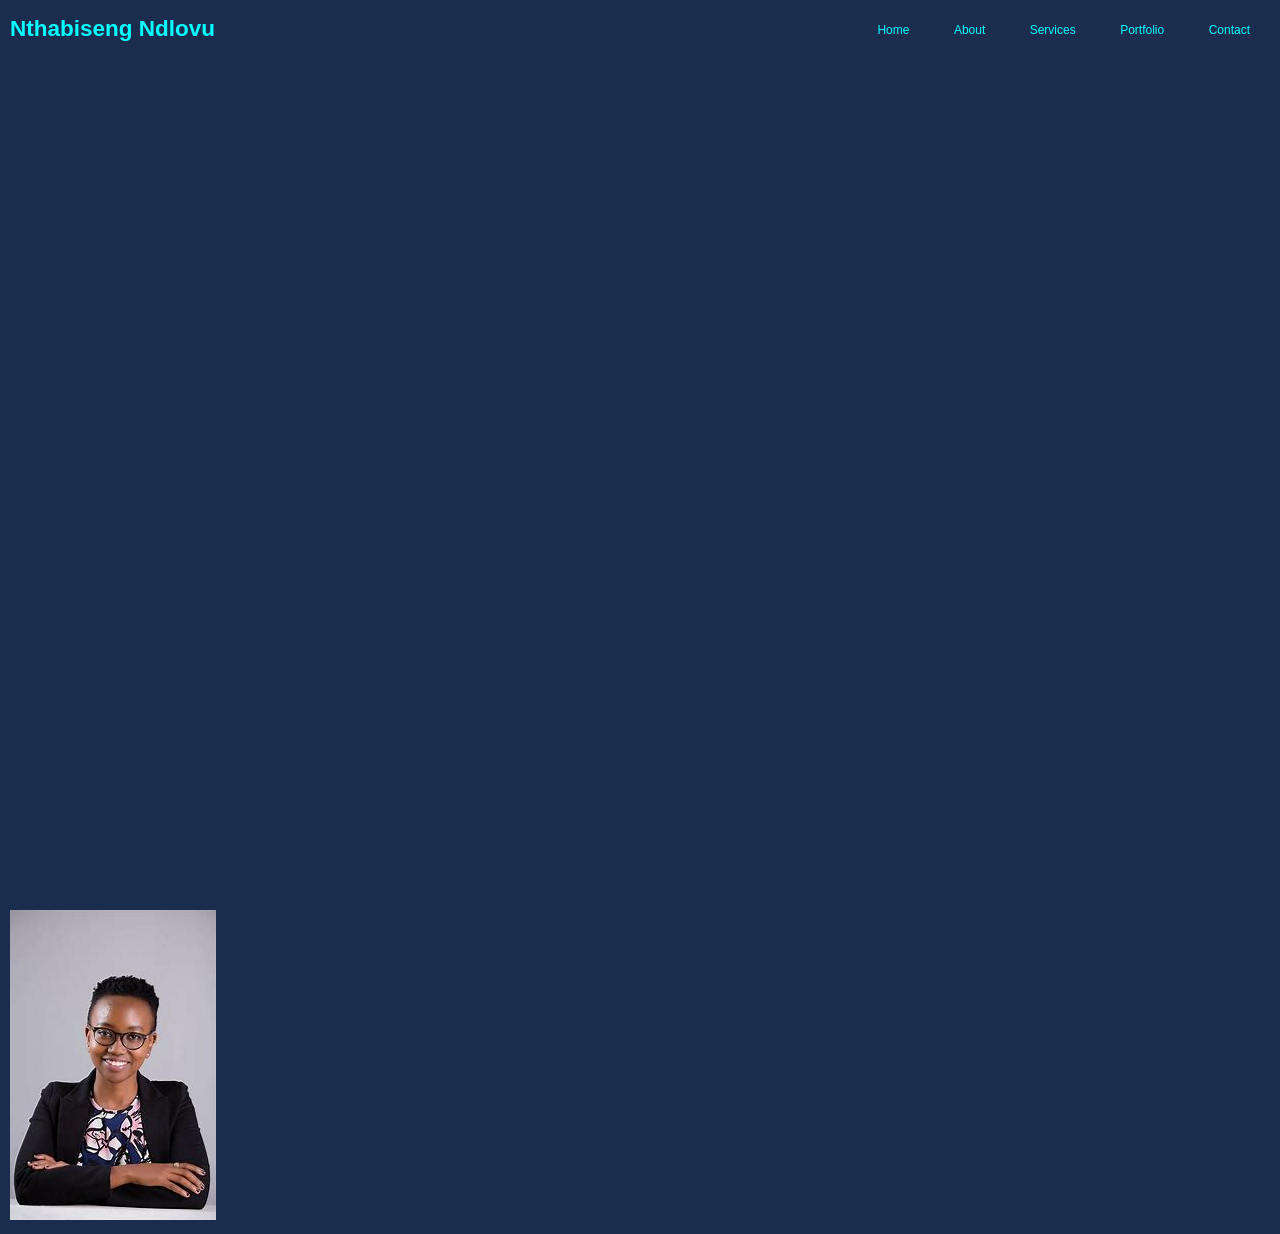
==== myself.html @ f096d30c "header header" ====
<!DOCTYPE html>
<html lang="en">
<head>
    <meta charset="UTF-8">
    <meta name="viewport" content="width=device-width, initial-scale=1.0">
    <title>Nthabiseng Portfolio</title>
    <link rel="stylesheet" href="styles.css">
</head>
<body>
<div id="header">
    <div class="container">
        <nav>
            <div class="logo-text">
                <h1>Nthabiseng Ndlovu</h1>
            </div>
            
            <ul>
                <li><a href="#">Home</a></li>
                <li><a href="#">About</a></li>
                <li><a href="#">Services</a></li>
                <li><a href="#">Portfolio</a></li>
                <li><a href="#">Contact</a></li>
            </ul>
        </nav>
      <!--  <div class="header-text">
            <h1>Nthabiseng Charity Ndlovu</h1>
            <p2>Aspring Software Developer</p2>
            
        </div>-->
        
    </div>
</div>

<!--------ABOUT SECTION------>

<div id="about">
     <div class="container">
        <div class="row">
            <div class="about-column-1">
                <img src="images/alicia.jpg">
            </div>

        </div>

     </div>
</div>
    
</body>
</html>
---- styles.css ----
*{
  margin: 0;
  padding: 0;
  font-family: sans-serif;
  box-sizing: border-box;
}
body{
    background: rgb(27, 45, 78);
    color: white;

}
#header{
    width: 100%;
    height: 100vh;
}
.container{
    padding: 10px;
}
nav{
    display: flex;
    align-items: center;
    justify-content: space-between;
    flex-wrap: wrap;
} 
.logo-text{
     margin-top: 0%;
     font-size: 15px;
     color: aqua;
    
}
nav ul li{
    display: inline-block;
    list-style: none;
    margin: 10px 20px;
}
nav ul li a{
    color: aqua;
    text-decoration: none;
    font-size: 12px;
    position: relative;
}
nav ul li a::after{
    content: '';
    width: 0;
    height: 3px;
    background: aqua;
    position: absolute;
    left: 0;
    bottom: -6px;
}
nav ul li a:hover::after{
    width: 100%;

}
.header-text{
    margin-top: 10%;
    font-size: 20px;
    text-align: center;
}
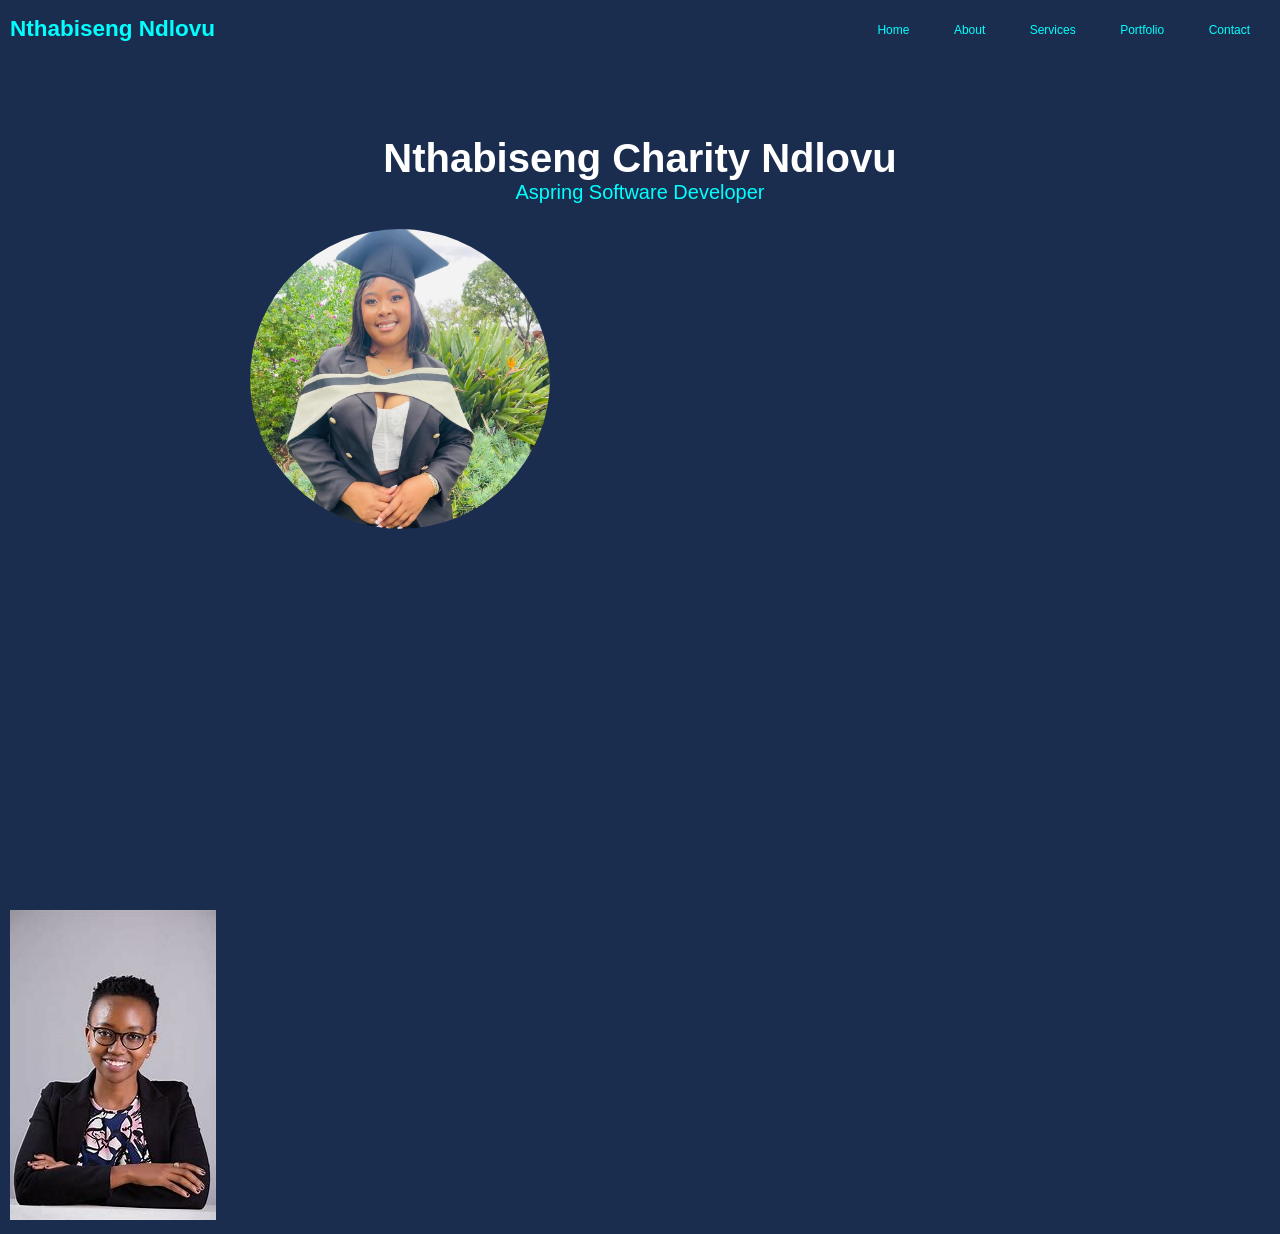
==== commit 318fc61f: "center-image" ====
--- a/myself.html
+++ b/myself.html
@@ -22,16 +22,19 @@
                 <li><a href="#">Contact</a></li>
             </ul>
         </nav>
-      <!--  <div class="header-text">
+        <div class="header-text">
             <h1>Nthabiseng Charity Ndlovu</h1>
             <p2>Aspring Software Developer</p2>
             
-        </div>-->
+        </div>
+        
+            <img src="images/grad.jpg" class="myImage" >
+
         
     </div>
 </div>
 
-<!--------ABOUT SECTION------>
+<!--------ABOUT SECTION-------->
 
 <div id="about">
      <div class="container">
@@ -43,7 +46,7 @@
         </div>
 
      </div>
-</div>
+</div> 
     
 </body>
 </html>
--- a/styles.css
+++ b/styles.css
@@ -53,7 +53,22 @@
 
 }
 .header-text{
-    margin-top: 10%;
+    margin-top: 7%;
     font-size: 20px;
     text-align: center;
 }
+.header-text p2{
+    margin-top: 10%;
+    font-size: 20px;
+    color: aqua; 
+}
+.myImage{
+    margin-top: 2%;
+    height: 300px;
+    width: 300px;
+    border-radius: 50%;
+    object-fit: cover;
+    position: relative;
+    display: block;
+    transform: translateX(80%);
+}
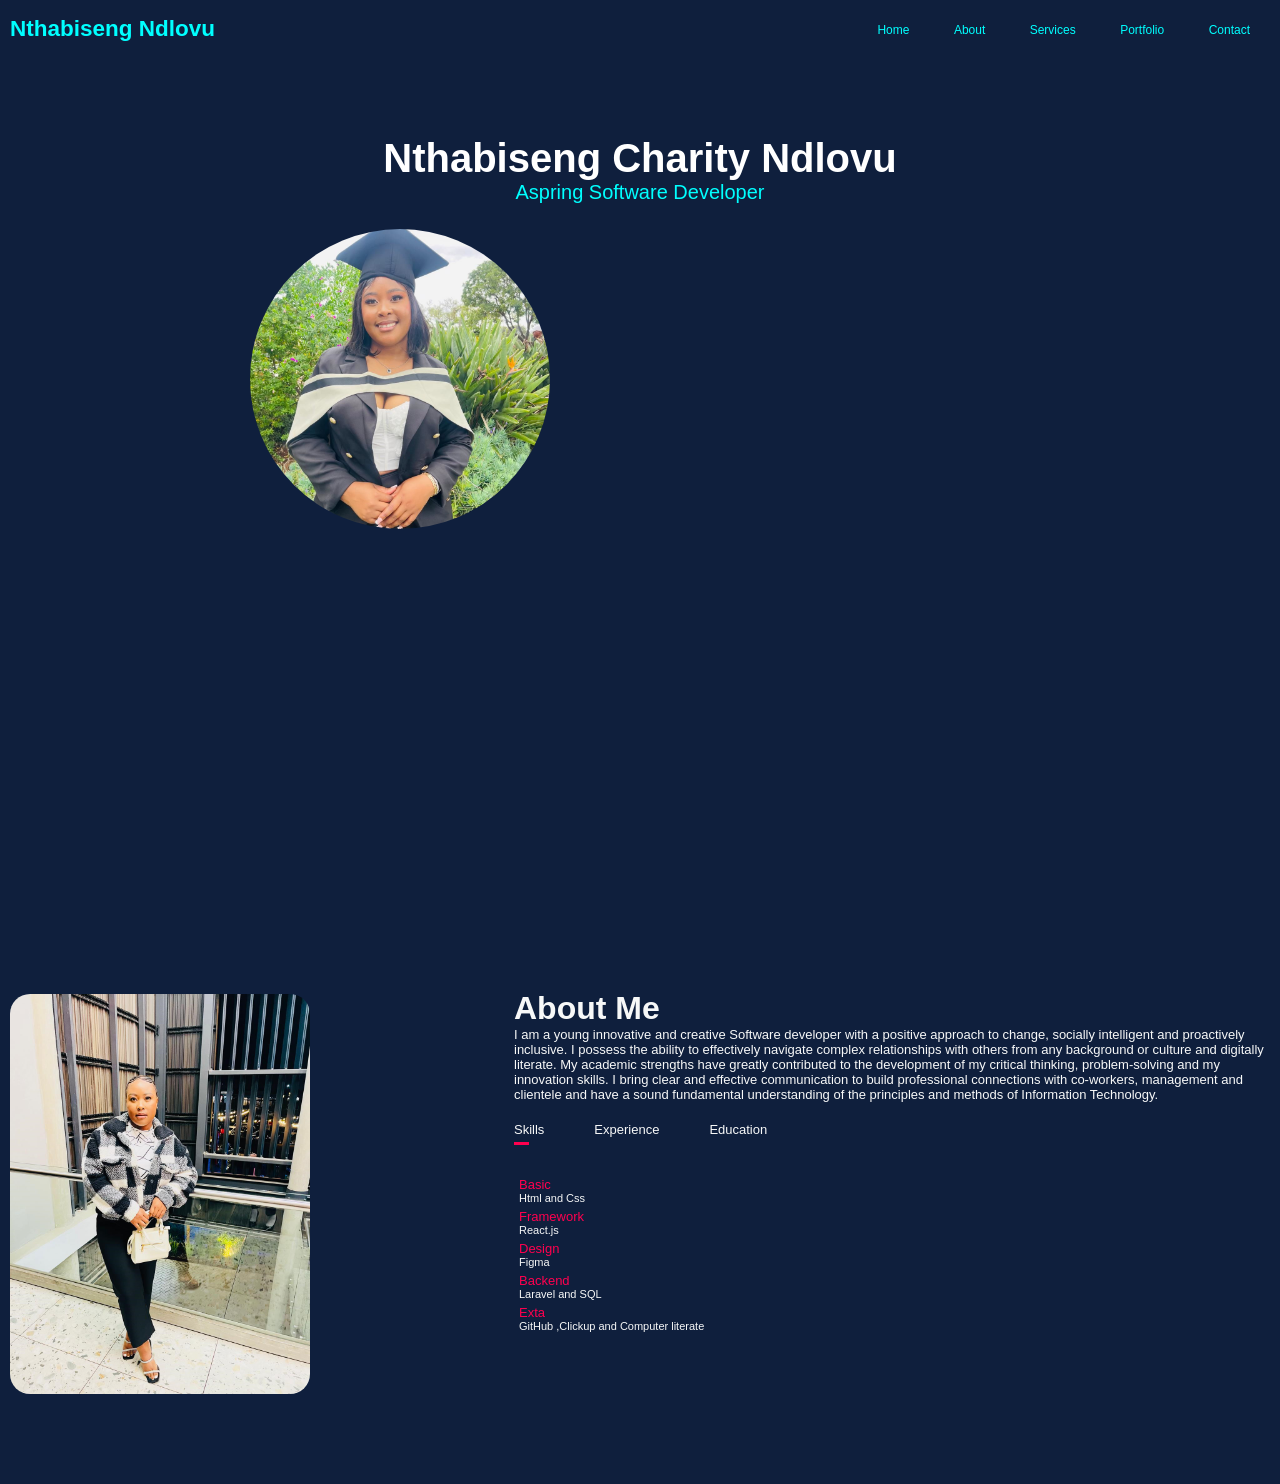
==== commit 36389501: "About me page" ====
--- a/myself.html
+++ b/myself.html
@@ -40,7 +40,50 @@
      <div class="container">
         <div class="row">
             <div class="about-column-1">
-                <img src="images/alicia.jpg">
+                 <img src="images/mine.jpg" class="about-me-image">
+            </div>
+           
+            <div class="about-column-2">
+                <h1>About Me</h1>
+                <p> I am a young innovative and creative Software developer with a positive approach to change, socially
+                  intelligent and proactively inclusive. I possess the ability to effectively navigate complex
+                  relationships with others from any background or culture and digitally literate. My academic
+                  strengths have greatly contributed to the development of my critical thinking, problem-solving and
+                  my innovation skills. I bring clear and effective communication to build professional connections
+                  with co-workers, management and clientele and have a sound fundamental understanding of the
+                  principles and methods of Information Technology.</p>
+
+                  <div class="tab-titles">
+                    <p class="tab-links active-link" onclick="opentab('Skills')">Skills</p>
+                    <p class="tab-links" onclick="opentab('Experience')">Experience</p>
+                    <p class="tab-links" onclick="opentab('Education')">Education</p>
+                  </div>
+
+                 <div class="tab-contents active-tab" id="Skills">
+                    <ul>
+                        <li><span>Basic</span><br>Html and Css</li>
+                        <li><span>Framework</span><br>React.js</li>
+                        <li><span>Design</span><br>Figma</li>
+                        <li><span>Backend</span><br>Laravel and SQL</li>
+                        <li><span>Exta</span><br>GitHub ,Clickup and Computer literate</li>
+                    </ul>
+                 </div>
+
+                  <div class="tab-contents" id="Education">
+                    <ul>
+                        <li><span>Web Development</span><br>Websites Development</li>
+                        <li><span>App Development</span><br>Building Android/iOS Applications</li>
+                        <li><span>UI/UX</span><br>Designing Web/App interfaces</li>
+                        
+                    </ul>
+                 </div>
+
+                  <div class="tab-contents" id="Education">
+                    <ul>
+                        <li><span>2017</span><br>Nhlalakahle Secondary School <br>Matric</li>
+                        <li><span>2025</span><br>Tshwane University of Technology <br>Nationa Diploma in Information Technology</li>  
+                    </ul>
+                 </div>
             </div>
 
         </div>
--- a/styles.css
+++ b/styles.css
@@ -5,7 +5,7 @@
   box-sizing: border-box;
 }
 body{
-    background: rgb(27, 45, 78);
+    background: rgb(15, 31, 61);
     color: white;
 
 }
@@ -71,4 +71,83 @@
     position: relative;
     display: block;
     transform: translateX(80%);
-}+}
+
+#about{
+    padding: 80px 0;
+    color: rgb(247, 248, 248);
+    
+}
+
+.about-me-image{
+    width: 300px;
+    height: 300;
+    float: left;
+    margin-top: 1%;
+}
+
+.row{
+    display: flex;
+    justify-content: space-between;
+    flex-wrap: wrap;
+}
+
+.about-column-1{
+    flex-basis: 35%;
+}
+
+.about-column-1 img{
+    border-radius: 20px;
+}
+.about-column-2{
+    flex-basis: 60%; 
+}
+.about-column-2 p{
+    font-family: sans-serif;
+    font-size:13px;
+}
+.sub-titles{
+    font-size: 60px;
+    font-weight: 600;
+    color: aliceblue;
+}
+.tab-titles{
+    display: flex;
+    margin: 20px 0 40px; 
+}
+.tab-links{
+    margin-right: 50px;
+    font-size: 10px;
+    font-weight: 500;
+    cursor: pointer;
+    position: relative;
+}
+.tab-links::after{
+    content: '';
+    width: 0;
+    height: 3px;
+    background: #ff004f;
+    position: absolute;
+    left: 0;
+    bottom: -8px;
+    transition: 0.5s;
+
+}
+.tab-links.active-link::after{
+    width: 50%;
+}
+.tab-contents ul li{
+    list-style: none;
+    margin: 5px ;
+    font-size: 11px;
+}
+.tab-contents ul li span{
+    color: #ff004f;
+    font-size: 13px;
+}
+.tab-contents{
+    display: none;
+}
+.tab-contents.active-tab{
+    display: block;
+}
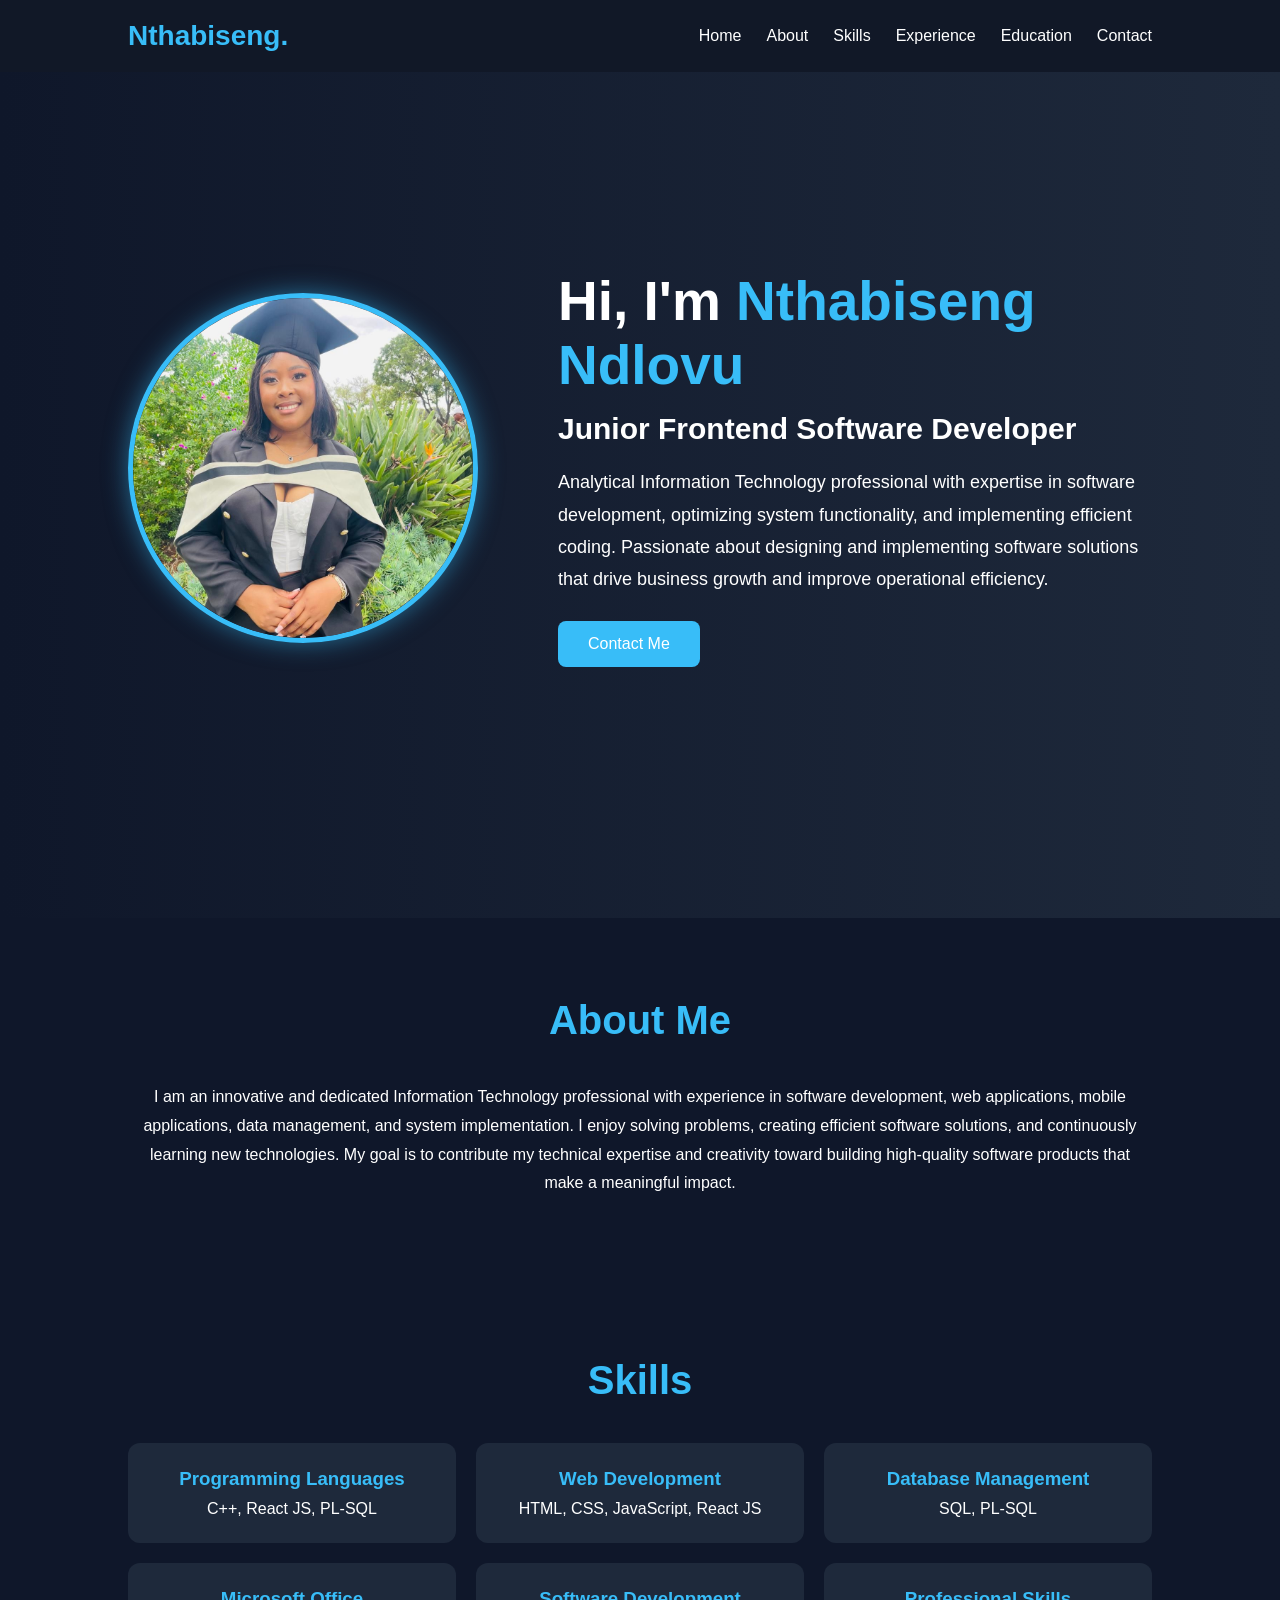
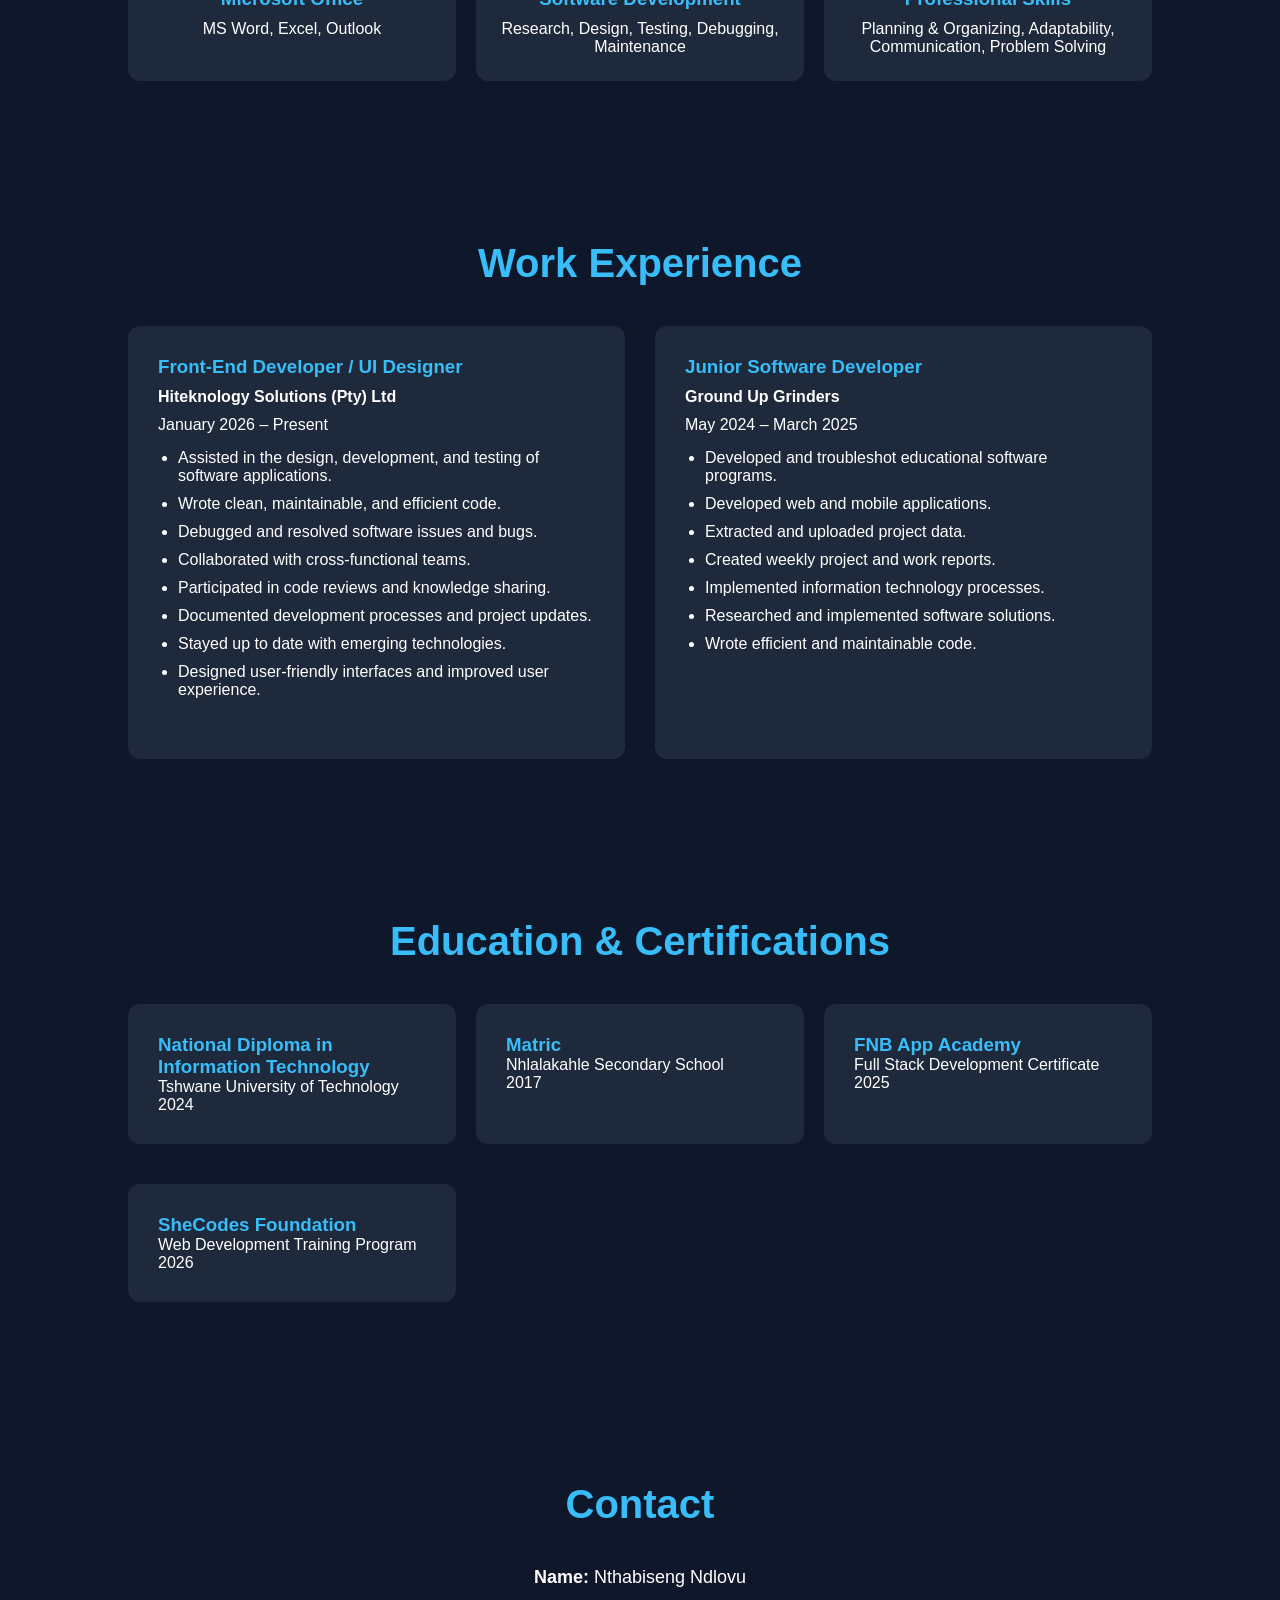
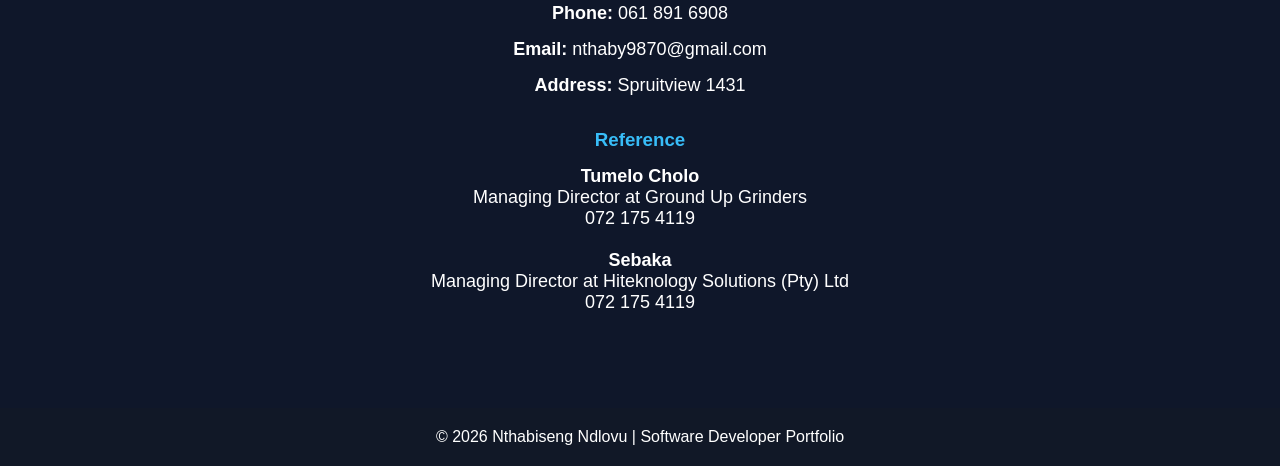
==== commit 76529506: "Update myself.html update 1" ====
--- a/myself.html
+++ b/myself.html
@@ -1,95 +1,528 @@
-<!DOCTYPE html>
+```html
+<!doctype html>
 <html lang="en">
-<head>
-    <meta charset="UTF-8">
-    <meta name="viewport" content="width=device-width, initial-scale=1.0">
-    <title>Nthabiseng Portfolio</title>
-    <link rel="stylesheet" href="styles.css">
-</head>
-<body>
-<div id="header">
-    <div class="container">
-        <nav>
-            <div class="logo-text">
-                <h1>Nthabiseng Ndlovu</h1>
-            </div>
-            
+  <head>
+    <meta charset="UTF-8" />
+    <meta name="viewport" content="width=device-width, initial-scale=1.0" />
+    <title>Nthabiseng Ndlovu | Portfolio</title>
+
+    <style>
+      * {
+        margin: 0;
+        padding: 0;
+        box-sizing: border-box;
+        font-family: "Segoe UI", sans-serif;
+        scroll-behavior: smooth;
+      }
+
+      body {
+        background: #0f172a;
+        color: #fff;
+      }
+
+      /* Navigation */
+
+      header {
+        position: fixed;
+        width: 100%;
+        top: 0;
+        background: #111827;
+        z-index: 1000;
+      }
+
+      nav {
+        display: flex;
+        justify-content: space-between;
+        align-items: center;
+        padding: 20px 10%;
+      }
+
+      .logo {
+        font-size: 28px;
+        font-weight: bold;
+        color: #38bdf8;
+      }
+
+      nav ul {
+        display: flex;
+        list-style: none;
+      }
+
+      nav ul li {
+        margin-left: 25px;
+      }
+
+      nav ul li a {
+        text-decoration: none;
+        color: white;
+        transition: 0.3s;
+      }
+
+      nav ul li a:hover {
+        color: #38bdf8;
+      }
+
+      /* Hero Section */
+
+
+#home{
+    min-height:100vh;
+    display:flex;
+    justify-content:center;
+    align-items:center;
+    gap:80px;
+    padding:120px 10%;
+    background:linear-gradient(to right,#0f172a,#1e293b);
+}
+
+.hero-image img{
+    width:350px;
+    height:350px;
+    object-fit:cover;
+    border-radius:50%;
+    border:5px solid #38bdf8;
+    box-shadow:0 0 25px rgba(56,189,248,0.5);
+}
+
+.hero-content{
+    max-width:650px;
+}
+
+.hero-content h1{
+    font-size:55px;
+    margin-bottom:15px;
+}
+
+.hero-content h1 span{
+    color:#38bdf8;
+}
+
+.hero-content h3{
+    font-size:30px;
+    margin-bottom:20px;
+}
+
+.hero-content p{
+    font-size:18px;
+    line-height:1.8;
+}
+
+.btn{
+    display:inline-block;
+    margin-top:25px;
+    padding:14px 30px;
+    background:#38bdf8;
+    color:white;
+    text-decoration:none;
+    border-radius:8px;
+    transition:0.3s;
+}
+
+.btn:hover{
+    background:#0284c7;
+}
+
+/* Mobile */
+
+@media(max-width:768px){
+
+    #home{
+        flex-direction:column;
+        text-align:center;
+        gap:30px;
+    }
+
+    .hero-image img{
+        width:250px;
+        height:250px;
+    }
+
+    .hero-content h1{
+        font-size:38px;
+    }
+
+    .hero-content h3{
+        font-size:24px;
+    }
+}
+
+
+      /* Sections */
+
+      section {
+        padding: 80px 10%;
+      }
+
+      .section-title {
+        text-align: center;
+        font-size: 40px;
+        margin-bottom: 40px;
+        color: #38bdf8;
+      }
+
+      /* About */
+
+      .about {
+        text-align: center;
+        line-height: 1.8;
+        max-width: 1000px;
+        margin: auto;
+      }
+
+      /* Skills */
+
+      .skills-container {
+        display: grid;
+        grid-template-columns: repeat(auto-fit, minmax(250px, 1fr));
+        gap: 20px;
+      }
+
+      .skill-card {
+        background: #1e293b;
+        padding: 25px;
+        border-radius: 12px;
+        text-align: center;
+        transition: 0.3s;
+      }
+
+      .skill-card:hover {
+        transform: translateY(-5px);
+      }
+
+      .skill-card h3 {
+        color: #38bdf8;
+        margin-bottom: 10px;
+      }
+
+      /* Experience */
+
+      .card {
+        background: #1e293b;
+        padding: 30px;
+        border-radius: 12px;
+        margin-bottom: 20px;
+      }
+
+      .card h3 {
+        color: #38bdf8;
+      }
+
+      .card h4 {
+        margin: 10px 0;
+      }
+
+      .card ul {
+        margin-top: 15px;
+        padding-left: 20px;
+      }
+
+      .card ul li {
+        margin-bottom: 10px;
+      }
+
+.experience-container{
+    display:grid;
+    grid-template-columns:repeat(2, 1fr);
+    gap:30px;
+    margin-top:40px;
+}
+
+.experience-container .card{
+    height:100%;
+}
+
+/* Mobile Responsive */
+
+@media(max-width:768px){
+
+    .experience-container{
+        grid-template-columns:1fr;
+    }
+
+}
+
+      /* Education */
+
+      .education-grid {
+        display: grid;
+        grid-template-columns: repeat(auto-fit, minmax(300px, 1fr));
+        gap: 20px;
+      }
+
+      /* Contact */
+
+      .contact {
+        text-align: center;
+      }
+
+      .contact p {
+        margin: 15px 0;
+        font-size: 18px;
+      }
+
+      /* Footer */
+
+      footer {
+        text-align: center;
+        padding: 20px;
+        background: #111827;
+      }
+
+      /* Mobile */
+
+      @media (max-width: 768px) {
+        nav {
+          flex-direction: column;
+        }
+
+        nav ul {
+          margin-top: 15px;
+          flex-wrap: wrap;
+          justify-content: center;
+        }
+
+        .hero-content h1 {
+          font-size: 40px;
+        }
+
+        .hero-content h3 {
+          font-size: 22px;
+        }
+      }
+    </style>
+  </head>
+
+  <body>
+    <header>
+      <nav>
+        <div class="logo">Nthabiseng.</div>
+
+        <ul>
+          <li><a href="#home">Home</a></li>
+          <li><a href="#about">About</a></li>
+          <li><a href="#skills">Skills</a></li>
+          <li><a href="#experience">Experience</a></li>
+          <li><a href="#education">Education</a></li>
+          <li><a href="#contact">Contact</a></li>
+        </ul>
+      </nav>
+    </header>
+
+    <!-- HOME -->
+
+   
+<section id="home">
+
+    <div class="hero-image">
+        <img src="images/grad.jpg" alt="Nthabiseng Ndlovu">
+    </div>
+
+    <div class="hero-content">
+
+        <h1>Hi, I'm <span>Nthabiseng Ndlovu</span></h1>
+
+        <h3>Junior Frontend Software Developer</h3>
+
+        <p>
+            Analytical Information Technology professional with expertise in
+            software development, optimizing system functionality, and
+            implementing efficient coding. Passionate about designing and
+            implementing software solutions that drive business growth and
+            improve operational efficiency.
+        </p>
+
+        <a href="#contact" class="btn">Contact Me</a>
+
+    </div>
+
+</section>
+
+
+    <!-- ABOUT -->
+
+    <section id="about">
+      <h2 class="section-title">About Me</h2>
+
+      <div class="about">
+        <p>
+          I am an innovative and dedicated Information Technology professional
+          with experience in software development, web applications, mobile
+          applications, data management, and system implementation. I enjoy
+          solving problems, creating efficient software solutions, and
+          continuously learning new technologies. My goal is to contribute my
+          technical expertise and creativity toward building high-quality
+          software products that make a meaningful impact.
+        </p>
+      </div>
+    </section>
+
+    <!-- SKILLS -->
+
+<section id="skills">
+
+    <h2 class="section-title">Skills</h2>
+
+    <div class="skills-container">
+
+        <div class="skill-card">
+            <h3>Programming Languages</h3>
+            <p>C++, React JS, PL-SQL</p>
+        </div>
+
+        <div class="skill-card">
+            <h3>Web Development</h3>
+            <p>HTML, CSS, JavaScript, React JS</p>
+        </div>
+
+        <div class="skill-card">
+            <h3>Database Management</h3>
+            <p>SQL, PL-SQL</p>
+        </div>
+
+        <div class="skill-card">
+            <h3>Microsoft Office</h3>
+            <p>MS Word, Excel, Outlook</p>
+        </div>
+
+        <div class="skill-card">
+            <h3>Software Development</h3>
+            <p>Research, Design, Testing, Debugging, Maintenance</p>
+        </div>
+
+        <div class="skill-card">
+            <h3>Professional Skills</h3>
+            <p>Planning & Organizing, Adaptability, Communication, Problem Solving</p>
+        </div>
+
+    </div>
+
+</section>
+
+
+    <!-- EXPERIENCE -->
+
+<section id="experience">
+
+    <h2 class="section-title">Work Experience</h2>
+
+    <div class="experience-container">
+
+        <!-- Experience 1 -->
+        <div class="card">
+
+            <h3>Front-End Developer / UI Designer</h3>
+            <h4>Hiteknology Solutions (Pty) Ltd</h4>
+            <p>January 2026 – Present</p>
+
             <ul>
-                <li><a href="#">Home</a></li>
-                <li><a href="#">About</a></li>
-                <li><a href="#">Services</a></li>
-                <li><a href="#">Portfolio</a></li>
-                <li><a href="#">Contact</a></li>
+                <li>Assisted in the design, development, and testing of software applications.</li>
+                <li>Wrote clean, maintainable, and efficient code.</li>
+                <li>Debugged and resolved software issues and bugs.</li>
+                <li>Collaborated with cross-functional teams.</li>
+                <li>Participated in code reviews and knowledge sharing.</li>
+                <li>Documented development processes and project updates.</li>
+                <li>Stayed up to date with emerging technologies.</li>
+                <li>Designed user-friendly interfaces and improved user experience.</li>
             </ul>
-        </nav>
-        <div class="header-text">
-            <h1>Nthabiseng Charity Ndlovu</h1>
-            <p2>Aspring Software Developer</p2>
-            
-        </div>
-        
-            <img src="images/grad.jpg" class="myImage" >
-
-        
+
+        </div>
+
+        <!-- Experience 2 -->
+        <div class="card">
+
+            <h3>Junior Software Developer</h3>
+            <h4>Ground Up Grinders</h4>
+            <p>May 2024 – March 2025</p>
+
+            <ul>
+                <li>Developed and troubleshot educational software programs.</li>
+                <li>Developed web and mobile applications.</li>
+                <li>Extracted and uploaded project data.</li>
+                <li>Created weekly project and work reports.</li>
+                <li>Implemented information technology processes.</li>
+                <li>Researched and implemented software solutions.</li>
+                <li>Wrote efficient and maintainable code.</li>
+            </ul>
+
+        </div>
+
     </div>
-</div>
-
-<!--------ABOUT SECTION-------->
-
-<div id="about">
-     <div class="container">
-        <div class="row">
-            <div class="about-column-1">
-                 <img src="images/mine.jpg" class="about-me-image">
-            </div>
-           
-            <div class="about-column-2">
-                <h1>About Me</h1>
-                <p> I am a young innovative and creative Software developer with a positive approach to change, socially
-                  intelligent and proactively inclusive. I possess the ability to effectively navigate complex
-                  relationships with others from any background or culture and digitally literate. My academic
-                  strengths have greatly contributed to the development of my critical thinking, problem-solving and
-                  my innovation skills. I bring clear and effective communication to build professional connections
-                  with co-workers, management and clientele and have a sound fundamental understanding of the
-                  principles and methods of Information Technology.</p>
-
-                  <div class="tab-titles">
-                    <p class="tab-links active-link" onclick="opentab('Skills')">Skills</p>
-                    <p class="tab-links" onclick="opentab('Experience')">Experience</p>
-                    <p class="tab-links" onclick="opentab('Education')">Education</p>
-                  </div>
-
-                 <div class="tab-contents active-tab" id="Skills">
-                    <ul>
-                        <li><span>Basic</span><br>Html and Css</li>
-                        <li><span>Framework</span><br>React.js</li>
-                        <li><span>Design</span><br>Figma</li>
-                        <li><span>Backend</span><br>Laravel and SQL</li>
-                        <li><span>Exta</span><br>GitHub ,Clickup and Computer literate</li>
-                    </ul>
-                 </div>
-
-                  <div class="tab-contents" id="Education">
-                    <ul>
-                        <li><span>Web Development</span><br>Websites Development</li>
-                        <li><span>App Development</span><br>Building Android/iOS Applications</li>
-                        <li><span>UI/UX</span><br>Designing Web/App interfaces</li>
-                        
-                    </ul>
-                 </div>
-
-                  <div class="tab-contents" id="Education">
-                    <ul>
-                        <li><span>2017</span><br>Nhlalakahle Secondary School <br>Matric</li>
-                        <li><span>2025</span><br>Tshwane University of Technology <br>Nationa Diploma in Information Technology</li>  
-                    </ul>
-                 </div>
-            </div>
-
-        </div>
-
-     </div>
-</div> 
-    
-</body>
+
+</section>
+
+    <!-- EDUCATION -->
+
+<section id="education">
+
+    <h2 class="section-title">Education & Certifications</h2>
+
+    <div class="education-grid">
+
+        <div class="card">
+            <h3>National Diploma in Information Technology</h3>
+            <p>Tshwane University of Technology</p>
+            <p>2024</p>
+        </div>
+
+        <div class="card">
+            <h3>Matric</h3>
+            <p>Nhlalakahle Secondary School</p>
+            <p>2017</p>
+        </div>
+
+        <div class="card">
+            <h3>FNB App Academy</h3>
+            <p>Full Stack Development Certificate</p>
+            <p>2025</p>
+        </div>
+
+        <div class="card">
+            <h3>SheCodes Foundation</h3>
+            <p>Web Development Training Program</p>
+            <p>2026</p>
+        </div>
+
+    </div>
+
+</section>
+
+    <!-- CONTACT -->
+
+    <section id="contact">
+      <h2 class="section-title">Contact</h2>
+
+      <div class="contact">
+        <p><strong>Name:</strong> Nthabiseng Ndlovu</p>
+
+        <p><strong>Phone:</strong> 061 891 6908</p>
+
+        <p><strong>Email:</strong> nthaby9870@gmail.com</p>
+
+        <p><strong>Address:</strong> Spruitview 1431</p>
+
+        <br />
+
+        <h3 style="color: #38bdf8">Reference</h3>
+
+        <p>
+          <strong>Tumelo Cholo</strong><br />
+          Managing Director at Ground Up Grinders<br />
+          072 175 4119
+          <br />
+          <br />
+
+          <strong>Sebaka</strong><br />
+          Managing Director at Hiteknology Solutions (Pty) Ltd<br />
+          072 175 4119
+
+
+        </p>
+      </div>
+    </section>
+
+    <footer>
+      <p>© 2026 Nthabiseng Ndlovu | Software Developer Portfolio</p>
+    </footer>
+  </body>
 </html>
+
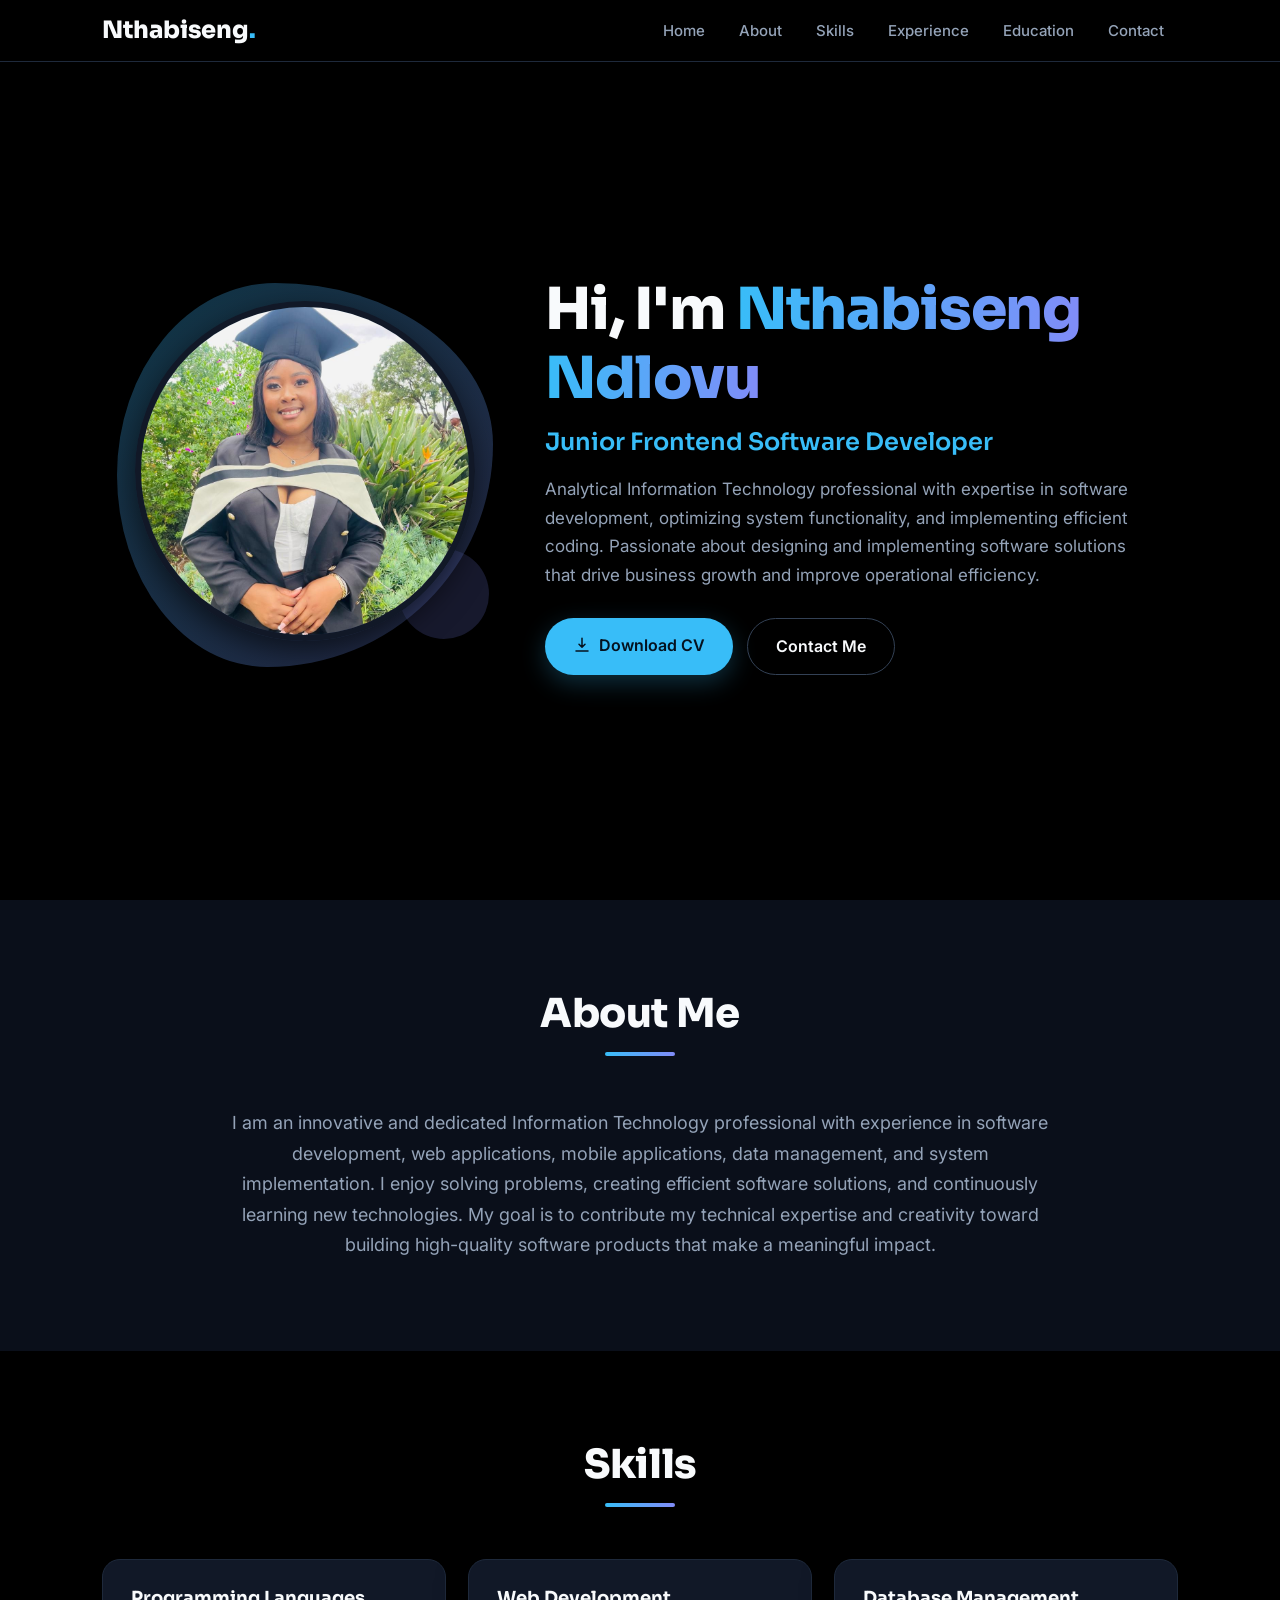
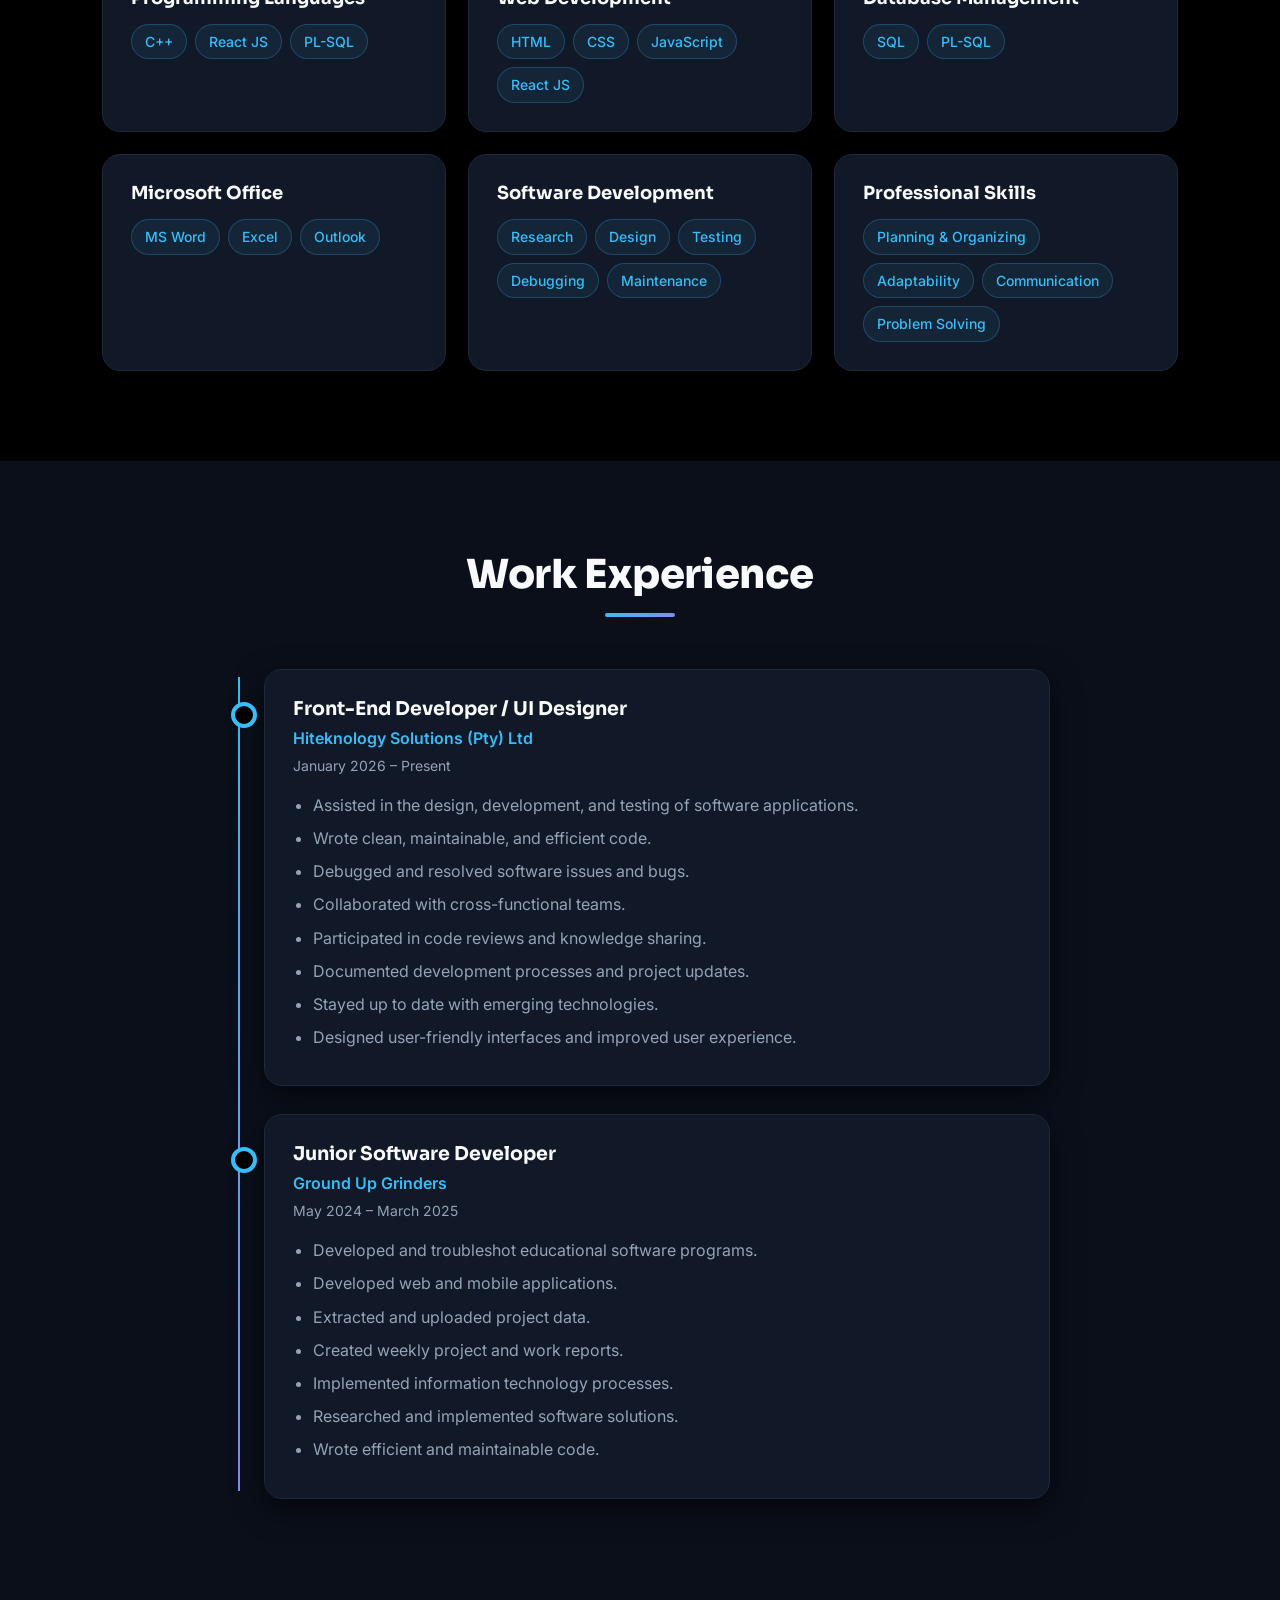
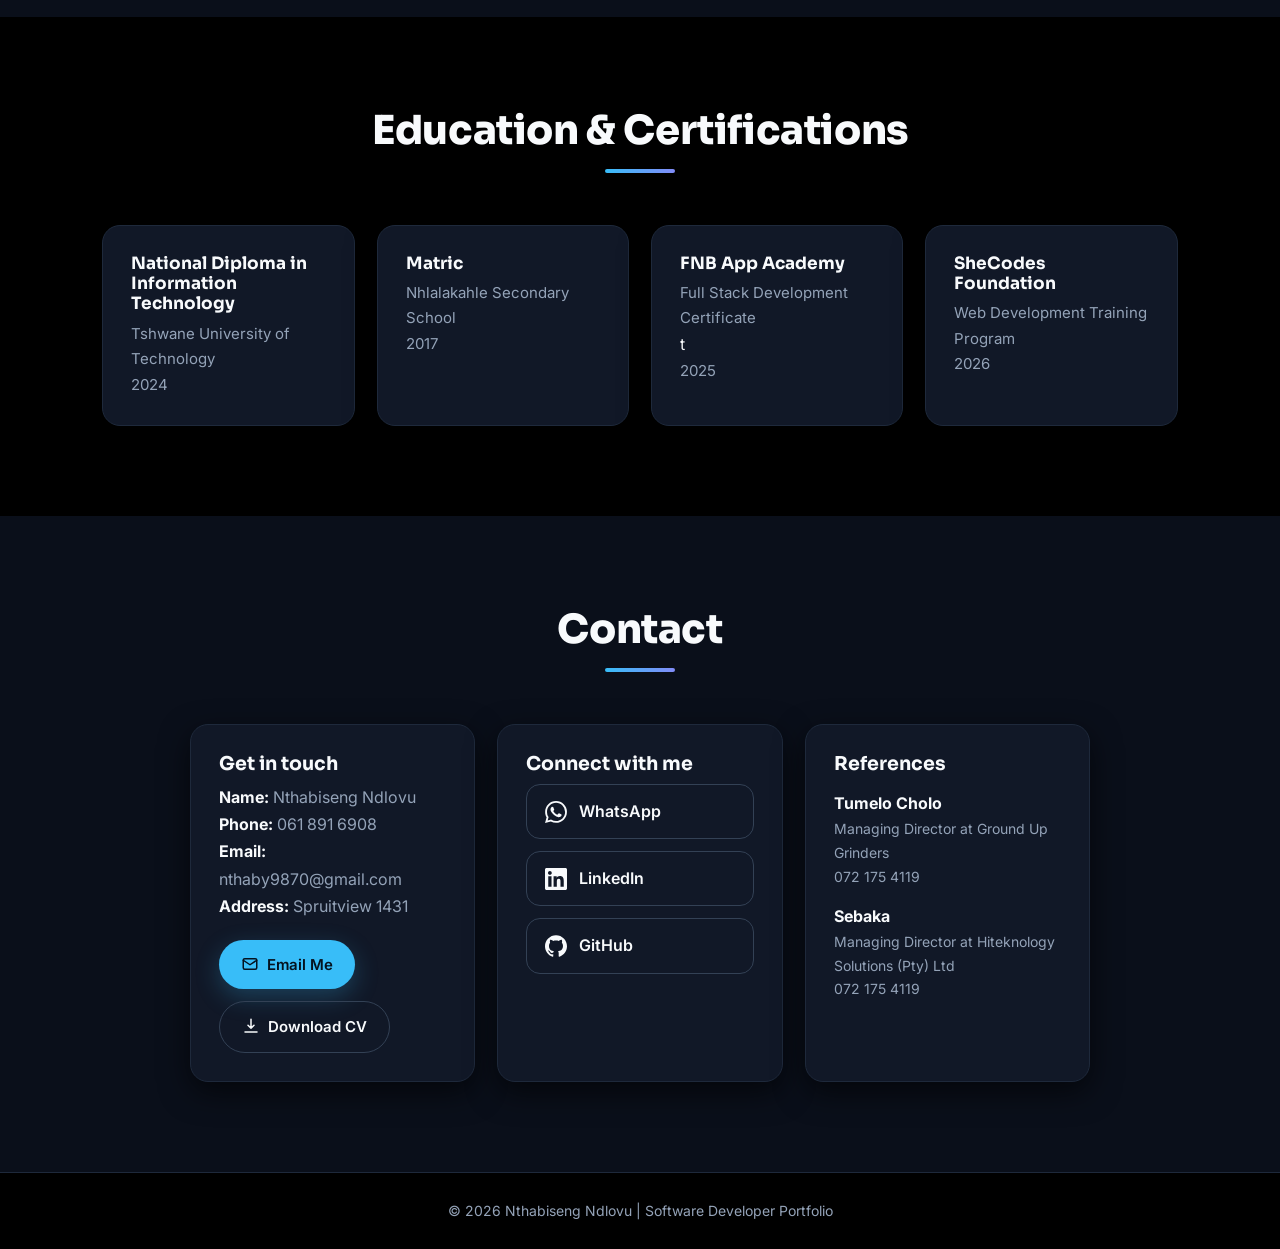
==== commit 6cb4fe90: "unfinished" ====
--- a/myself.html
+++ b/myself.html
@@ -1,528 +1,217 @@
-```html
 <!doctype html>
 <html lang="en">
-  <head>
-    <meta charset="UTF-8" />
-    <meta name="viewport" content="width=device-width, initial-scale=1.0" />
-    <title>Nthabiseng Ndlovu | Portfolio</title>
-
-    <style>
-      * {
-        margin: 0;
-        padding: 0;
-        box-sizing: border-box;
-        font-family: "Segoe UI", sans-serif;
-        scroll-behavior: smooth;
+<head>
+<meta charset="UTF-8" />
+<meta name="viewport" content="width=device-width, initial-scale=1.0" />
+<title>Nthabiseng Ndlovu | Portfolio</title>
+<link rel="preconnect" href="https://fonts.googleapis.com" />
+<link rel="preconnect" href="https://fonts.gstatic.com" crossorigin />
+<link href="https://fonts.googleapis.com/css2?family=Inter:wght@400;500;600&family=Sora:wght@600;700;800&display=swap" rel="stylesheet" />
+<link rel="stylesheet" href="styles.css" />
+</head>
+<body>
+<header>
+  <nav>
+    <div class="logo">Nthabiseng<span>.</span></div>
+    <ul>
+      <li><a href="#home">Home</a></li>
+      <li><a href="#about">About</a></li>
+      <li><a href="#skills">Skills</a></li>
+      <li><a href="#experience">Experience</a></li>
+      <li><a href="#education">Education</a></li>
+      <li><a href="#contact">Contact</a></li>
+    </ul>
+  </nav>
+</header>
+
+<!-- HOME -->
+<section id="home">
+  <div class="hero-image">
+    <img src="images/grad.jpg" alt="Nthabiseng Ndlovu" />
+  </div>
+  <div class="hero-content">
+    <h1>
+      <span class="w" style="animation-delay:.3s">Hi,</span>
+      <span class="w" style="animation-delay:.42s">I'm</span>
+      <span class="w name" style="animation-delay:.54s">Nthabiseng</span>
+      <span class="w name" style="animation-delay:.66s">Ndlovu</span>
+    </h1>
+    <h3>Junior Frontend Software Developer</h3>
+    <p>
+      Analytical Information Technology professional with expertise in software development,
+      optimizing system functionality, and implementing efficient coding. Passionate about designing
+      and implementing software solutions that drive business growth and improve operational efficiency.
+    </p>
+    <div class="btns">
+      <a href="cv/Nthabiseng_Ndlovu_CV.pdf" download class="btn"><svg class="ico-s" viewBox="0 0 24 24" aria-hidden="true"><path d="M12 3v12m0 0l-4-4m4 4l4-4M4 20h16"/></svg>Download CV</a>
+      <a href="#contact" class="btn ghost">Contact Me</a>
+    </div>
+  </div>
+</section>
+
+<!-- ABOUT -->
+<section id="about" class="alt">
+  <div class="wrap">
+    <h2 class="section-title reveal">About Me</h2>
+    <p class="about reveal" style="--d:.15s">
+      I am an innovative and dedicated Information Technology professional with experience in software
+      development, web applications, mobile applications, data management, and system implementation.
+      I enjoy solving problems, creating efficient software solutions, and continuously learning new
+      technologies. My goal is to contribute my technical expertise and creativity toward building
+      high-quality software products that make a meaningful impact.
+    </p>
+  </div>
+</section>
+
+<!-- SKILLS -->
+<section id="skills">
+  <div class="wrap">
+    <h2 class="section-title reveal">Skills</h2>
+    <div class="skills-container">
+      <div class="skill-card reveal" style="--d:0s">
+        <h3>Programming Languages</h3>
+        <div class="chips"><span>C++</span><span>React JS</span><span>PL-SQL</span></div>
+      </div>
+      <div class="skill-card reveal" style="--d:.1s">
+        <h3>Web Development</h3>
+        <div class="chips"><span>HTML</span><span>CSS</span><span>JavaScript</span><span>React JS</span></div>
+      </div>
+      <div class="skill-card reveal" style="--d:.2s">
+        <h3>Database Management</h3>
+        <div class="chips"><span>SQL</span><span>PL-SQL</span></div>
+      </div>
+      <div class="skill-card reveal" style="--d:.1s">
+        <h3>Microsoft Office</h3>
+        <div class="chips"><span>MS Word</span><span>Excel</span><span>Outlook</span></div>
+      </div>
+      <div class="skill-card reveal" style="--d:.2s">
+        <h3>Software Development</h3>
+        <div class="chips"><span>Research</span><span>Design</span><span>Testing</span><span>Debugging</span><span>Maintenance</span></div>
+      </div>
+      <div class="skill-card reveal" style="--d:.3s">
+        <h3>Professional Skills</h3>
+        <div class="chips"><span>Planning &amp; Organizing</span><span>Adaptability</span><span>Communication</span><span>Problem Solving</span></div>
+      </div>
+    </div>
+  </div>
+</section>
+
+<!-- EXPERIENCE -->
+<section id="experience" class="alt">
+  <div class="wrap">
+    <h2 class="section-title reveal">Work Experience</h2>
+    <div class="timeline">
+      <div class="card reveal">
+        <h3>Front-End Developer / UI Designer</h3>
+        <h4>Hiteknology Solutions (Pty) Ltd</h4>
+        <p class="date">January 2026 – Present</p>
+        <ul>
+          <li>Assisted in the design, development, and testing of software applications.</li>
+          <li>Wrote clean, maintainable, and efficient code.</li>
+          <li>Debugged and resolved software issues and bugs.</li>
+          <li>Collaborated with cross-functional teams.</li>
+          <li>Participated in code reviews and knowledge sharing.</li>
+          <li>Documented development processes and project updates.</li>
+          <li>Stayed up to date with emerging technologies.</li>
+          <li>Designed user-friendly interfaces and improved user experience.</li>
+        </ul>
+      </div>
+      <div class="card reveal" style="--d:.15s">
+        <h3>Junior Software Developer</h3>
+        <h4>Ground Up Grinders</h4>
+        <p class="date">May 2024 – March 2025</p>
+        <ul>
+          <li>Developed and troubleshot educational software programs.</li>
+          <li>Developed web and mobile applications.</li>
+          <li>Extracted and uploaded project data.</li>
+          <li>Created weekly project and work reports.</li>
+          <li>Implemented information technology processes.</li>
+          <li>Researched and implemented software solutions.</li>
+          <li>Wrote efficient and maintainable code.</li>
+        </ul>
+      </div>
+    </div>
+  </div>
+</section>
+
+<!-- EDUCATION -->
+<section id="education">
+  <div class="wrap">
+    <h2 class="section-title reveal">Education &amp; Certifications</h2>
+    <div class="education-grid">
+      <div class="card reveal" style="--d:0s">
+        <h3>National Diploma in Information Technology</h3>
+        <p>Tshwane University of Technology</p>
+        <p>2024</p>
+      </div>
+      <div class="card reveal" style="--d:.1s">
+        <h3>Matric</h3>
+        <p>Nhlalakahle Secondary School</p>
+        <p>2017</p>
+      </div>
+      <div class="card reveal" style="--d:.2s">
+        <h3>FNB App Academy</h3>
+        <p>Full Stack Development Certificate</p>t
+        <p>2025</p>
+      </div>
+      <div class="card reveal" style="--d:.3s">
+        <h3>SheCodes Foundation</h3>
+        <p>Web Development Training Program</p>
+        <p>2026</p>
+      </div>
+    </div>
+  </div>
+</section>
+
+<!-- CONTACT -->
+<section id="contact" class="alt">
+  <div class="wrap">
+    <h2 class="section-title reveal">Contact</h2>
+    <div class="contact-grid">
+      <div class="card reveal" style="--d:0s">
+        <h3>Get in touch</h3>
+        <p><strong>Name:</strong> Nthabiseng Ndlovu</p>
+        <p><strong>Phone:</strong> <a class="plain" href="tel:+27618916908">061 891 6908</a></p>
+        <p><strong>Email:</strong> nthaby9870@gmail.com</p>
+        <p><strong>Address:</strong> Spruitview 1431</p>
+        <div class="actions">
+          <a class="btn" href="https://mail.google.com/mail/?view=cm&amp;fs=1&amp;to=nthaby9870@gmail.com&amp;su=Portfolio%20enquiry" target="_blank" rel="noopener"><svg class="ico-s" viewBox="0 0 24 24" aria-hidden="true"><rect x="3" y="5" width="18" height="14" rx="2"/><path d="M3 7l9 6 9-6"/></svg>Email Me</a>
+          <a class="btn ghost" href="cv/Nthabiseng_Ndlovu_CV.pdf" download><svg class="ico-s" viewBox="0 0 24 24" aria-hidden="true"><path d="M12 3v12m0 0l-4-4m4 4l4-4M4 20h16"/></svg>Download CV</a>
+        </div>
+      </div>
+      <div class="card reveal" style="--d:.15s">
+        <h3>Connect with me</h3>
+        <div class="socials">
+          <a class="social wa" href="https://wa.me/27618916908?text=Hi%20Nthabiseng%2C%20I%20saw%20your%20portfolio" target="_blank" rel="noopener"><svg viewBox="0 0 24 24" aria-hidden="true"><path d="M17.472 14.382c-.297-.149-1.758-.867-2.03-.967-.273-.099-.471-.148-.67.15-.197.297-.767.966-.94 1.164-.173.199-.347.223-.644.075-.297-.15-1.255-.463-2.39-1.475-.883-.788-1.48-1.761-1.653-2.059-.173-.297-.018-.458.13-.606.134-.133.298-.347.446-.52.149-.174.198-.298.298-.497.099-.198.05-.371-.025-.52-.075-.149-.669-1.612-.916-2.207-.242-.579-.487-.5-.669-.51-.173-.008-.371-.01-.57-.01-.198 0-.52.074-.792.372-.272.297-1.04 1.016-1.04 2.479 0 1.462 1.065 2.875 1.213 3.074.149.198 2.096 3.2 5.077 4.487.709.306 1.262.489 1.694.625.712.227 1.36.195 1.871.118.571-.085 1.758-.719 2.006-1.413.248-.694.248-1.289.173-1.413-.074-.124-.272-.198-.57-.347m-5.421 7.403h-.004a9.87 9.87 0 01-5.031-1.378l-.361-.214-3.741.982.998-3.648-.235-.374a9.86 9.86 0 01-1.51-5.26c.001-5.45 4.436-9.884 9.888-9.884 2.64 0 5.122 1.03 6.988 2.898a9.825 9.825 0 012.893 6.994c-.003 5.45-4.437 9.884-9.885 9.884m8.413-18.297A11.815 11.815 0 0012.05 0C5.495 0 .16 5.335.157 11.892c0 2.096.547 4.142 1.588 5.945L.057 24l6.305-1.654a11.882 11.882 0 005.683 1.448h.005c6.554 0 11.89-5.335 11.893-11.893a11.821 11.821 0 00-3.48-8.413z"/></svg>WhatsApp</a>
+          <!-- TODO: replace YOUR_LINKEDIN_USERNAME with the part of your LinkedIn profile link after /in/ -->
+          <a class="social li" href="https://www.linkedin.com/public-profile/settings/?trk=d_flagship3_profile_self_view_public_profile&lipi=urn%3Ali%3Apage%3Ad_flagship3_profile_view_base%3BCMuQ5xfhTz%2BczZi3E2yrYA%3D%3D" target="_blank" rel="noopener"><svg viewBox="0 0 24 24" aria-hidden="true"><path d="M20.447 20.452h-3.554v-5.569c0-1.328-.027-3.037-1.852-3.037-1.853 0-2.136 1.445-2.136 2.939v5.667H9.351V9h3.414v1.561h.046c.477-.9 1.637-1.85 3.37-1.85 3.601 0 4.267 2.37 4.267 5.455v6.286zM5.337 7.433c-1.144 0-2.063-.926-2.063-2.065 0-1.138.92-2.063 2.063-2.063 1.14 0 2.064.925 2.064 2.063 0 1.139-.925 2.065-2.064 2.065zm1.782 13.019H3.555V9h3.564v11.452zM22.225 0H1.771C.792 0 0 .774 0 1.729v20.542C0 23.227.792 24 1.771 24h20.451C23.2 24 24 23.227 24 22.271V1.729C24 .774 23.2 0 22.222 0h.003z"/></svg>LinkedIn</a>
+          <!-- TODO: replace YOUR_GITHUB_USERNAME with your real GitHub username -->
+          <a class="social gh" href="https://github.com/NthabisengNdlovu" target="_blank" rel="noopener"><svg viewBox="0 0 24 24" aria-hidden="true"><path d="M12 .297c-6.63 0-12 5.373-12 12 0 5.303 3.438 9.8 8.205 11.385.6.113.82-.258.82-.577 0-.285-.01-1.04-.015-2.04-3.338.724-4.042-1.61-4.042-1.61C4.422 18.07 3.633 17.7 3.633 17.7c-1.087-.744.084-.729.084-.729 1.205.084 1.838 1.236 1.838 1.236 1.07 1.835 2.809 1.305 3.495.998.108-.776.417-1.305.76-1.605-2.665-.3-5.466-1.332-5.466-5.93 0-1.31.465-2.38 1.235-3.22-.135-.303-.54-1.523.105-3.176 0 0 1.005-.322 3.3 1.23.96-.267 1.98-.399 3-.405 1.02.006 2.04.138 3 .405 2.28-1.552 3.285-1.23 3.285-1.23.645 1.653.24 2.873.12 3.176.765.84 1.23 1.91 1.23 3.22 0 4.61-2.805 5.625-5.475 5.92.42.36.81 1.096.81 2.22 0 1.606-.015 2.896-.015 3.286 0 .315.21.69.825.57C20.565 22.092 24 17.592 24 12.297c0-6.627-5.373-12-12-12"/></svg>GitHub</a>
+        </div>
+      </div>
+      <div class="card reveal" style="--d:.3s">
+        <h3>References</h3>
+        <p class="ref"><strong>Tumelo Cholo</strong><span>Managing Director at Ground Up Grinders</span><span>072 175 4119</span></p>
+        <p class="ref"><strong>Sebaka</strong><span>Managing Director at Hiteknology Solutions (Pty) Ltd</span><span>072 175 4119</span></p>
+      </div>
+    </div>
+  </div>
+</section>
+
+<footer>
+  <p>© 2026 Nthabiseng Ndlovu | Software Developer Portfolio</p>
+</footer>
+
+<script>
+  const io = new IntersectionObserver((entries) => {
+    entries.forEach((e) => {
+      if (e.isIntersecting) {
+        e.target.classList.add("in");
+        io.unobserve(e.target);
       }
-
-      body {
-        background: #0f172a;
-        color: #fff;
-      }
-
-      /* Navigation */
-
-      header {
-        position: fixed;
-        width: 100%;
-        top: 0;
-        background: #111827;
-        z-index: 1000;
-      }
-
-      nav {
-        display: flex;
-        justify-content: space-between;
-        align-items: center;
-        padding: 20px 10%;
-      }
-
-      .logo {
-        font-size: 28px;
-        font-weight: bold;
-        color: #38bdf8;
-      }
-
-      nav ul {
-        display: flex;
-        list-style: none;
-      }
-
-      nav ul li {
-        margin-left: 25px;
-      }
-
-      nav ul li a {
-        text-decoration: none;
-        color: white;
-        transition: 0.3s;
-      }
-
-      nav ul li a:hover {
-        color: #38bdf8;
-      }
-
-      /* Hero Section */
-
-
-#home{
-    min-height:100vh;
-    display:flex;
-    justify-content:center;
-    align-items:center;
-    gap:80px;
-    padding:120px 10%;
-    background:linear-gradient(to right,#0f172a,#1e293b);
-}
-
-.hero-image img{
-    width:350px;
-    height:350px;
-    object-fit:cover;
-    border-radius:50%;
-    border:5px solid #38bdf8;
-    box-shadow:0 0 25px rgba(56,189,248,0.5);
-}
-
-.hero-content{
-    max-width:650px;
-}
-
-.hero-content h1{
-    font-size:55px;
-    margin-bottom:15px;
-}
-
-.hero-content h1 span{
-    color:#38bdf8;
-}
-
-.hero-content h3{
-    font-size:30px;
-    margin-bottom:20px;
-}
-
-.hero-content p{
-    font-size:18px;
-    line-height:1.8;
-}
-
-.btn{
-    display:inline-block;
-    margin-top:25px;
-    padding:14px 30px;
-    background:#38bdf8;
-    color:white;
-    text-decoration:none;
-    border-radius:8px;
-    transition:0.3s;
-}
-
-.btn:hover{
-    background:#0284c7;
-}
-
-/* Mobile */
-
-@media(max-width:768px){
-
-    #home{
-        flex-direction:column;
-        text-align:center;
-        gap:30px;
-    }
-
-    .hero-image img{
-        width:250px;
-        height:250px;
-    }
-
-    .hero-content h1{
-        font-size:38px;
-    }
-
-    .hero-content h3{
-        font-size:24px;
-    }
-}
-
-
-      /* Sections */
-
-      section {
-        padding: 80px 10%;
-      }
-
-      .section-title {
-        text-align: center;
-        font-size: 40px;
-        margin-bottom: 40px;
-        color: #38bdf8;
-      }
-
-      /* About */
-
-      .about {
-        text-align: center;
-        line-height: 1.8;
-        max-width: 1000px;
-        margin: auto;
-      }
-
-      /* Skills */
-
-      .skills-container {
-        display: grid;
-        grid-template-columns: repeat(auto-fit, minmax(250px, 1fr));
-        gap: 20px;
-      }
-
-      .skill-card {
-        background: #1e293b;
-        padding: 25px;
-        border-radius: 12px;
-        text-align: center;
-        transition: 0.3s;
-      }
-
-      .skill-card:hover {
-        transform: translateY(-5px);
-      }
-
-      .skill-card h3 {
-        color: #38bdf8;
-        margin-bottom: 10px;
-      }
-
-      /* Experience */
-
-      .card {
-        background: #1e293b;
-        padding: 30px;
-        border-radius: 12px;
-        margin-bottom: 20px;
-      }
-
-      .card h3 {
-        color: #38bdf8;
-      }
-
-      .card h4 {
-        margin: 10px 0;
-      }
-
-      .card ul {
-        margin-top: 15px;
-        padding-left: 20px;
-      }
-
-      .card ul li {
-        margin-bottom: 10px;
-      }
-
-.experience-container{
-    display:grid;
-    grid-template-columns:repeat(2, 1fr);
-    gap:30px;
-    margin-top:40px;
-}
-
-.experience-container .card{
-    height:100%;
-}
-
-/* Mobile Responsive */
-
-@media(max-width:768px){
-
-    .experience-container{
-        grid-template-columns:1fr;
-    }
-
-}
-
-      /* Education */
-
-      .education-grid {
-        display: grid;
-        grid-template-columns: repeat(auto-fit, minmax(300px, 1fr));
-        gap: 20px;
-      }
-
-      /* Contact */
-
-      .contact {
-        text-align: center;
-      }
-
-      .contact p {
-        margin: 15px 0;
-        font-size: 18px;
-      }
-
-      /* Footer */
-
-      footer {
-        text-align: center;
-        padding: 20px;
-        background: #111827;
-      }
-
-      /* Mobile */
-
-      @media (max-width: 768px) {
-        nav {
-          flex-direction: column;
-        }
-
-        nav ul {
-          margin-top: 15px;
-          flex-wrap: wrap;
-          justify-content: center;
-        }
-
-        .hero-content h1 {
-          font-size: 40px;
-        }
-
-        .hero-content h3 {
-          font-size: 22px;
-        }
-      }
-    </style>
-  </head>
-
-  <body>
-    <header>
-      <nav>
-        <div class="logo">Nthabiseng.</div>
-
-        <ul>
-          <li><a href="#home">Home</a></li>
-          <li><a href="#about">About</a></li>
-          <li><a href="#skills">Skills</a></li>
-          <li><a href="#experience">Experience</a></li>
-          <li><a href="#education">Education</a></li>
-          <li><a href="#contact">Contact</a></li>
-        </ul>
-      </nav>
-    </header>
-
-    <!-- HOME -->
-
-   
-<section id="home">
-
-    <div class="hero-image">
-        <img src="images/grad.jpg" alt="Nthabiseng Ndlovu">
-    </div>
-
-    <div class="hero-content">
-
-        <h1>Hi, I'm <span>Nthabiseng Ndlovu</span></h1>
-
-        <h3>Junior Frontend Software Developer</h3>
-
-        <p>
-            Analytical Information Technology professional with expertise in
-            software development, optimizing system functionality, and
-            implementing efficient coding. Passionate about designing and
-            implementing software solutions that drive business growth and
-            improve operational efficiency.
-        </p>
-
-        <a href="#contact" class="btn">Contact Me</a>
-
-    </div>
-
-</section>
-
-
-    <!-- ABOUT -->
-
-    <section id="about">
-      <h2 class="section-title">About Me</h2>
-
-      <div class="about">
-        <p>
-          I am an innovative and dedicated Information Technology professional
-          with experience in software development, web applications, mobile
-          applications, data management, and system implementation. I enjoy
-          solving problems, creating efficient software solutions, and
-          continuously learning new technologies. My goal is to contribute my
-          technical expertise and creativity toward building high-quality
-          software products that make a meaningful impact.
-        </p>
-      </div>
-    </section>
-
-    <!-- SKILLS -->
-
-<section id="skills">
-
-    <h2 class="section-title">Skills</h2>
-
-    <div class="skills-container">
-
-        <div class="skill-card">
-            <h3>Programming Languages</h3>
-            <p>C++, React JS, PL-SQL</p>
-        </div>
-
-        <div class="skill-card">
-            <h3>Web Development</h3>
-            <p>HTML, CSS, JavaScript, React JS</p>
-        </div>
-
-        <div class="skill-card">
-            <h3>Database Management</h3>
-            <p>SQL, PL-SQL</p>
-        </div>
-
-        <div class="skill-card">
-            <h3>Microsoft Office</h3>
-            <p>MS Word, Excel, Outlook</p>
-        </div>
-
-        <div class="skill-card">
-            <h3>Software Development</h3>
-            <p>Research, Design, Testing, Debugging, Maintenance</p>
-        </div>
-
-        <div class="skill-card">
-            <h3>Professional Skills</h3>
-            <p>Planning & Organizing, Adaptability, Communication, Problem Solving</p>
-        </div>
-
-    </div>
-
-</section>
-
-
-    <!-- EXPERIENCE -->
-
-<section id="experience">
-
-    <h2 class="section-title">Work Experience</h2>
-
-    <div class="experience-container">
-
-        <!-- Experience 1 -->
-        <div class="card">
-
-            <h3>Front-End Developer / UI Designer</h3>
-            <h4>Hiteknology Solutions (Pty) Ltd</h4>
-            <p>January 2026 – Present</p>
-
-            <ul>
-                <li>Assisted in the design, development, and testing of software applications.</li>
-                <li>Wrote clean, maintainable, and efficient code.</li>
-                <li>Debugged and resolved software issues and bugs.</li>
-                <li>Collaborated with cross-functional teams.</li>
-                <li>Participated in code reviews and knowledge sharing.</li>
-                <li>Documented development processes and project updates.</li>
-                <li>Stayed up to date with emerging technologies.</li>
-                <li>Designed user-friendly interfaces and improved user experience.</li>
-            </ul>
-
-        </div>
-
-        <!-- Experience 2 -->
-        <div class="card">
-
-            <h3>Junior Software Developer</h3>
-            <h4>Ground Up Grinders</h4>
-            <p>May 2024 – March 2025</p>
-
-            <ul>
-                <li>Developed and troubleshot educational software programs.</li>
-                <li>Developed web and mobile applications.</li>
-                <li>Extracted and uploaded project data.</li>
-                <li>Created weekly project and work reports.</li>
-                <li>Implemented information technology processes.</li>
-                <li>Researched and implemented software solutions.</li>
-                <li>Wrote efficient and maintainable code.</li>
-            </ul>
-
-        </div>
-
-    </div>
-
-</section>
-
-    <!-- EDUCATION -->
-
-<section id="education">
-
-    <h2 class="section-title">Education & Certifications</h2>
-
-    <div class="education-grid">
-
-        <div class="card">
-            <h3>National Diploma in Information Technology</h3>
-            <p>Tshwane University of Technology</p>
-            <p>2024</p>
-        </div>
-
-        <div class="card">
-            <h3>Matric</h3>
-            <p>Nhlalakahle Secondary School</p>
-            <p>2017</p>
-        </div>
-
-        <div class="card">
-            <h3>FNB App Academy</h3>
-            <p>Full Stack Development Certificate</p>
-            <p>2025</p>
-        </div>
-
-        <div class="card">
-            <h3>SheCodes Foundation</h3>
-            <p>Web Development Training Program</p>
-            <p>2026</p>
-        </div>
-
-    </div>
-
-</section>
-
-    <!-- CONTACT -->
-
-    <section id="contact">
-      <h2 class="section-title">Contact</h2>
-
-      <div class="contact">
-        <p><strong>Name:</strong> Nthabiseng Ndlovu</p>
-
-        <p><strong>Phone:</strong> 061 891 6908</p>
-
-        <p><strong>Email:</strong> nthaby9870@gmail.com</p>
-
-        <p><strong>Address:</strong> Spruitview 1431</p>
-
-        <br />
-
-        <h3 style="color: #38bdf8">Reference</h3>
-
-        <p>
-          <strong>Tumelo Cholo</strong><br />
-          Managing Director at Ground Up Grinders<br />
-          072 175 4119
-          <br />
-          <br />
-
-          <strong>Sebaka</strong><br />
-          Managing Director at Hiteknology Solutions (Pty) Ltd<br />
-          072 175 4119
-
-
-        </p>
-      </div>
-    </section>
-
-    <footer>
-      <p>© 2026 Nthabiseng Ndlovu | Software Developer Portfolio</p>
-    </footer>
-  </body>
+    });
+  }, { threshold: 0.15 });
+  document.querySelectorAll(".reveal").forEach((el) => io.observe(el));
+</script>
+</body>
 </html>
-
--- a/styles.css
+++ b/styles.css
@@ -0,0 +1,128 @@
+:root{
+  --bg:#000000; --soft:#0a0f1a; --card:#111827; --ink:#f8fafc; --muted:#94a3b8;
+  --accent:#38bdf8; --accent-2:#818cf8; --line:#1e293b;
+  --radius:18px; --shadow:0 10px 30px rgba(0,0,0,.6);
+}
+*{margin:0;padding:0;box-sizing:border-box}
+html{scroll-behavior:smooth;scroll-padding-top:80px}
+body{font-family:"Inter","Segoe UI",sans-serif;background:var(--bg);color:var(--ink);line-height:1.7;overflow-x:hidden}
+h1,h2,h3,.logo{font-family:"Sora","Segoe UI",sans-serif;line-height:1.2}
+a:focus-visible,.btn:focus-visible{outline:3px solid var(--accent);outline-offset:3px;border-radius:8px}
+
+/* Nav */
+header{position:fixed;inset:0 0 auto 0;z-index:100;background:rgba(0,0,0,.8);backdrop-filter:blur(12px);border-bottom:1px solid var(--line);animation:drop .7s ease both}
+nav{display:flex;justify-content:space-between;align-items:center;padding:16px 8%;max-width:1300px;margin:auto}
+.logo{font-size:24px;font-weight:800;color:var(--ink)}
+.logo span{color:var(--accent)}
+nav ul{display:flex;list-style:none;gap:6px}
+nav ul a{text-decoration:none;color:var(--muted);font-weight:500;font-size:15px;padding:8px 14px;border-radius:999px;transition:.25s}
+nav ul a:hover{color:var(--accent);background:var(--soft)}
+
+/* Hero */
+#home{min-height:100vh;display:flex;align-items:center;justify-content:center;gap:70px;padding:130px 8% 80px;max-width:1300px;margin:auto;position:relative}
+.hero-image{position:relative;flex:0 0 auto;animation:pop 1s .2s cubic-bezier(.2,.8,.2,1) both}
+.hero-image::before,.hero-image::after{content:"";position:absolute;z-index:0}
+.hero-image::before{inset:-18px;background:linear-gradient(135deg,var(--accent),var(--accent-2));opacity:.28;border-radius:42% 58% 60% 40%/50% 42% 58% 50%;animation:morph 9s ease-in-out infinite}
+.hero-image::after{width:90px;height:90px;right:-14px;bottom:10px;border-radius:50%;background:var(--accent-2);opacity:.18;animation:float 5s ease-in-out infinite}
+.hero-image img{position:relative;z-index:1;width:340px;height:340px;object-fit:cover;border-radius:50%;border:6px solid var(--card);box-shadow:var(--shadow);animation:float 6s ease-in-out infinite}
+.hero-content{max-width:600px}
+.hero-content h1{font-size:clamp(36px,5vw,58px);font-weight:800;margin-bottom:14px;letter-spacing:-.02em}
+.hero-content h1 .w{display:inline-block;opacity:0;transform:translateY(24px);animation:rise .7s cubic-bezier(.2,.8,.2,1) forwards}
+.hero-content h1 .name{background:linear-gradient(90deg,var(--accent),var(--accent-2));-webkit-background-clip:text;background-clip:text;color:transparent}
+.hero-content h3{font-size:clamp(18px,2.4vw,24px);font-weight:600;color:var(--accent);margin-bottom:18px;opacity:0;animation:rise .7s 1s forwards}
+.hero-content p{color:var(--muted);font-size:17px;opacity:0;animation:rise .7s 1.15s forwards}
+.btns{display:flex;gap:14px;flex-wrap:wrap;margin-top:28px;opacity:0;animation:rise .7s 1.3s forwards}
+.btn{display:inline-block;padding:14px 28px;background:var(--accent);color:#04121f;text-decoration:none;border-radius:999px;font-weight:600;box-shadow:0 8px 24px rgba(56,189,248,.25);transition:.3s}
+.btn:hover{transform:translateY(-3px);box-shadow:0 12px 30px rgba(56,189,248,.4);background:#7dd3fc}
+.btn.ghost{background:transparent;color:var(--ink);border:1.5px solid #334155;box-shadow:none}
+.btn.ghost:hover{border-color:var(--accent);color:var(--accent);background:var(--soft)}
+
+/* Sections */
+section{padding:90px 8%}
+.wrap{max-width:1100px;margin:auto}
+.alt{background:var(--soft)}
+.section-title{text-align:center;font-size:clamp(28px,4vw,40px);font-weight:800;margin-bottom:52px;position:relative;letter-spacing:-.01em}
+.section-title::after{content:"";display:block;height:4px;width:0;margin:14px auto 0;border-radius:4px;background:linear-gradient(90deg,var(--accent),var(--accent-2));transition:width .8s .3s ease}
+.section-title.in::after{width:70px}
+
+/* Reveal on scroll */
+.reveal{opacity:0;transform:translateY(34px);transition:opacity .7s ease,transform .7s cubic-bezier(.2,.8,.2,1);transition-delay:var(--d,0s)}
+.reveal.in{opacity:1;transform:none}
+
+/* Cards */
+.card,.skill-card{background:var(--card);border:1px solid var(--line);border-radius:var(--radius);box-shadow:var(--shadow);padding:28px;transition:transform .35s,box-shadow .35s,border-color .35s}
+.card:hover,.skill-card:hover{transform:translateY(-8px);box-shadow:0 18px 40px rgba(56,189,248,.16);border-color:#2b6a8c}
+
+.about{max-width:820px;margin:auto;text-align:center;font-size:18px;color:var(--muted)}
+
+.skills-container{display:grid;grid-template-columns:repeat(auto-fit,minmax(280px,1fr));gap:22px}
+.skill-card h3{font-size:18px;margin-bottom:14px}
+.chips{display:flex;flex-wrap:wrap;gap:8px}
+.chips span{font-size:14px;font-weight:500;padding:5px 13px;border-radius:999px;background:rgba(56,189,248,.08);color:var(--accent);border:1px solid rgba(56,189,248,.25);transition:.25s}
+.skill-card:hover .chips span{background:var(--accent);color:#04121f;border-color:var(--accent)}
+
+/* Timeline */
+.timeline{position:relative;max-width:820px;margin:auto;padding-left:34px}
+.timeline::before{content:"";position:absolute;left:8px;top:8px;bottom:8px;width:2px;background:linear-gradient(var(--accent),var(--accent-2))}
+.timeline .card{position:relative;margin-bottom:28px}
+.timeline .card::before{content:"";position:absolute;left:-34px;top:32px;width:18px;height:18px;border-radius:50%;background:var(--bg);border:4px solid var(--accent);box-shadow:0 0 0 0 rgba(56,189,248,.5);animation:pulse 2.4s infinite}
+.card h3{font-size:19px}
+.card h4{color:var(--accent);font-weight:600;margin:4px 0 2px}
+.date{color:var(--muted);font-size:14px}
+.card ul{margin-top:14px;padding-left:20px;color:var(--muted)}
+.card li{margin-bottom:6px}
+
+.education-grid{display:grid;grid-template-columns:repeat(auto-fit,minmax(250px,1fr));gap:22px}
+.education-grid .card h3{font-size:17px;margin-bottom:6px}
+.education-grid .card p{color:var(--muted);font-size:15px}
+
+/* Contact */
+.contact-grid{display:grid;grid-template-columns:repeat(auto-fit,minmax(240px,1fr));gap:22px;max-width:900px;margin:auto}
+.contact-grid .card p{color:var(--muted);word-break:break-word}
+.contact-grid .card strong{color:var(--ink)}
+.contact-grid h3{margin-bottom:8px}
+.ref{margin-top:14px}
+.ref span{display:block;font-size:14px}
+
+footer{text-align:center;padding:26px;color:var(--muted);border-top:1px solid var(--line);font-size:14px}
+
+/* Keyframes */
+@keyframes rise{to{opacity:1;transform:none}}
+@keyframes drop{from{transform:translateY(-100%)}}
+@keyframes pop{from{opacity:0;transform:scale(.85)}}
+@keyframes float{50%{transform:translateY(-12px)}}
+@keyframes morph{50%{border-radius:58% 42% 40% 60%/45% 58% 42% 55%;transform:rotate(12deg)}}
+@keyframes pulse{70%{box-shadow:0 0 0 12px rgba(56,189,248,0)}100%{box-shadow:0 0 0 0 rgba(56,189,248,0)}}
+
+/* Mobile */
+@media(max-width:768px){
+  nav{flex-direction:column;gap:8px;padding:12px 5%}
+  nav ul{flex-wrap:wrap;justify-content:center;gap:2px}
+  nav ul a{padding:6px 10px;font-size:14px}
+  #home{flex-direction:column;text-align:center;gap:40px;padding-top:170px}
+  .hero-image img{width:240px;height:240px}
+  .btns{justify-content:center}
+  section{padding:70px 6%}
+  .timeline{padding-left:28px}
+  .timeline .card::before{left:-28px}
+}
+@media(prefers-reduced-motion:reduce){
+  *,*::before,*::after{animation:none!important;transition:none!important}
+  .reveal,.hero-content h1 .w,.hero-content h3,.hero-content p,.btns{opacity:1;transform:none}
+  .section-title::after{width:70px}
+}
+
+/* CV, email and social buttons */
+.btn svg{width:18px;height:18px;margin-right:8px;vertical-align:-3px;fill:currentColor}
+.btn svg.ico-s,.ico-s{fill:none;stroke:currentColor;stroke-width:2;stroke-linecap:round;stroke-linejoin:round}
+.actions{display:flex;flex-wrap:wrap;gap:12px;margin-top:20px}
+.actions .btn{padding:12px 22px;font-size:15px}
+.plain{color:inherit;text-decoration:none}
+.plain:hover{color:var(--accent)}
+.socials{display:flex;flex-direction:column;gap:12px;margin-top:6px}
+.social{display:flex;align-items:center;gap:12px;padding:13px 18px;border-radius:14px;border:1px solid #334155;color:var(--ink);text-decoration:none;font-weight:600;transition:.3s}
+.social svg{width:22px;height:22px;fill:currentColor;flex:0 0 auto}
+.social:hover{transform:translateX(6px);color:#fff}
+.social.wa:hover{background:#25d366;border-color:#25d366;color:#04121f}
+.social.li:hover{background:#0a66c2;border-color:#0a66c2}
+.social.gh:hover{background:#2d333b;border-color:#8b949e}
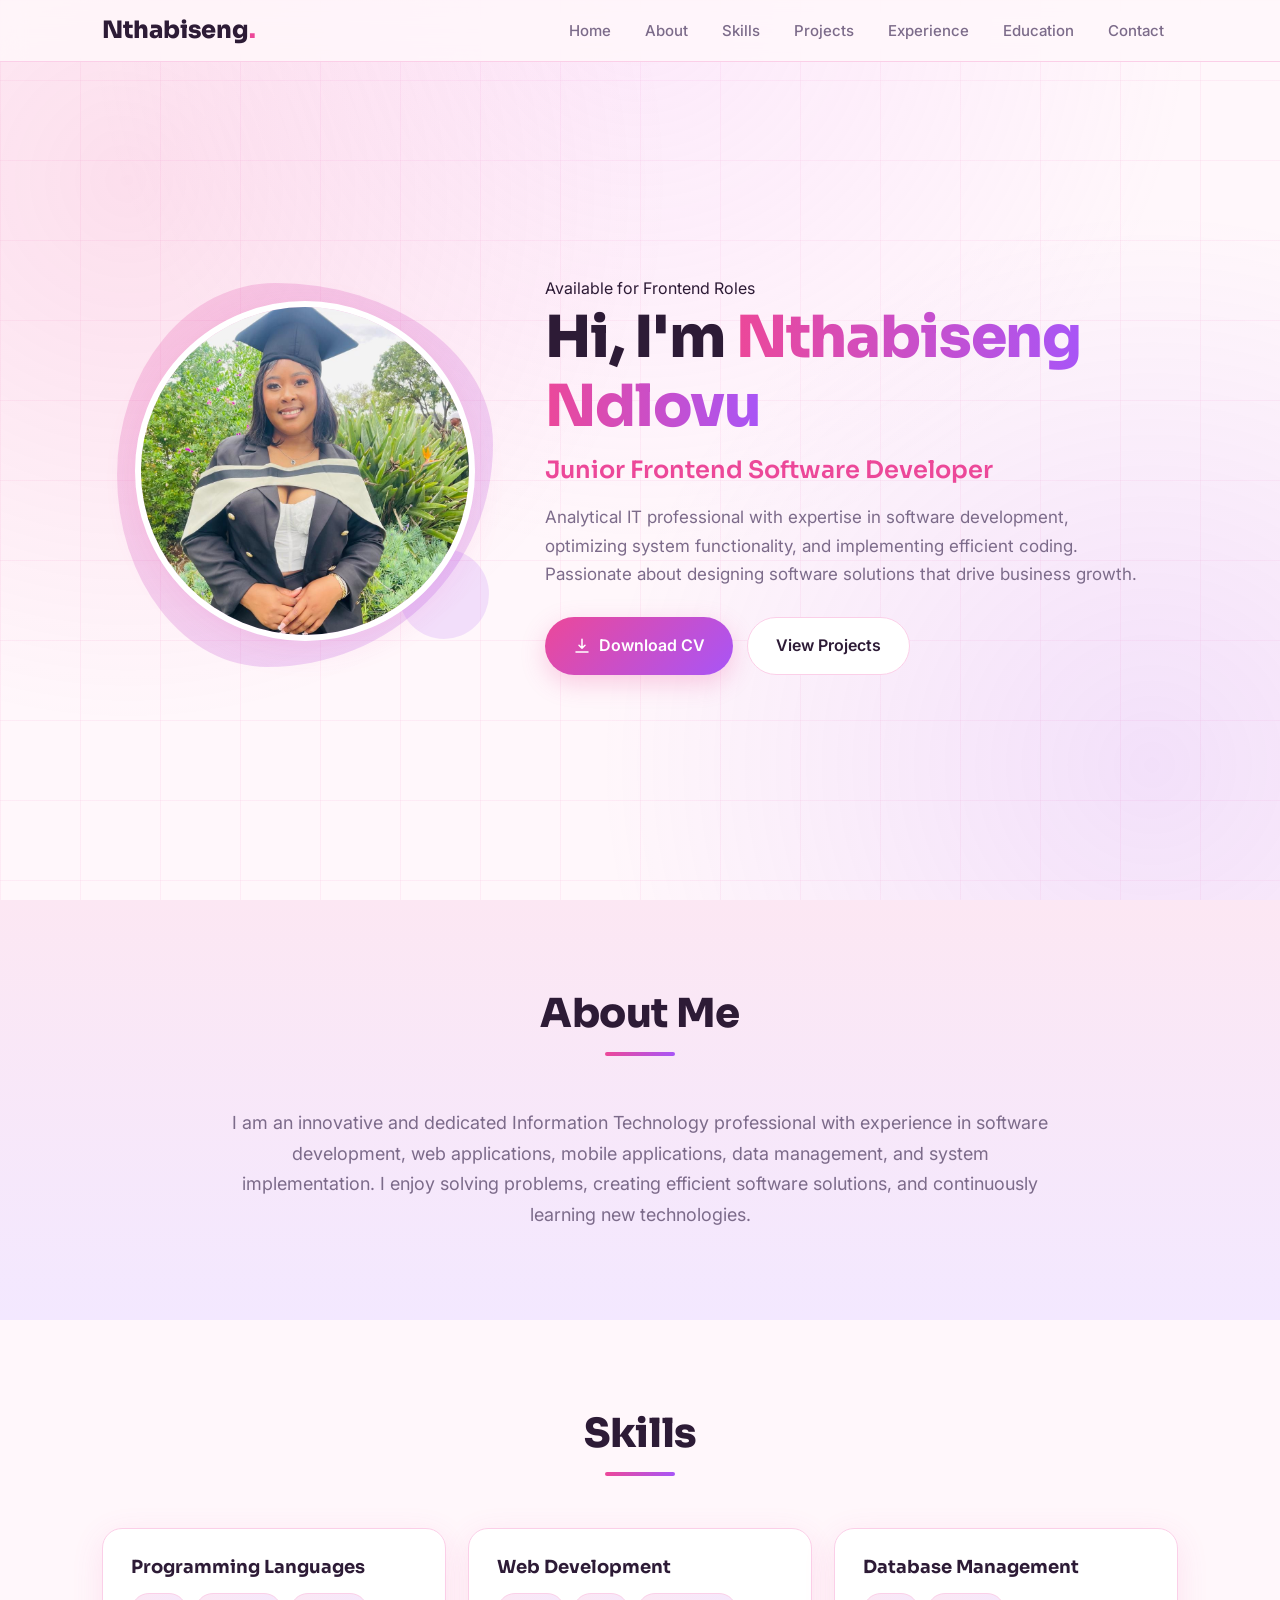
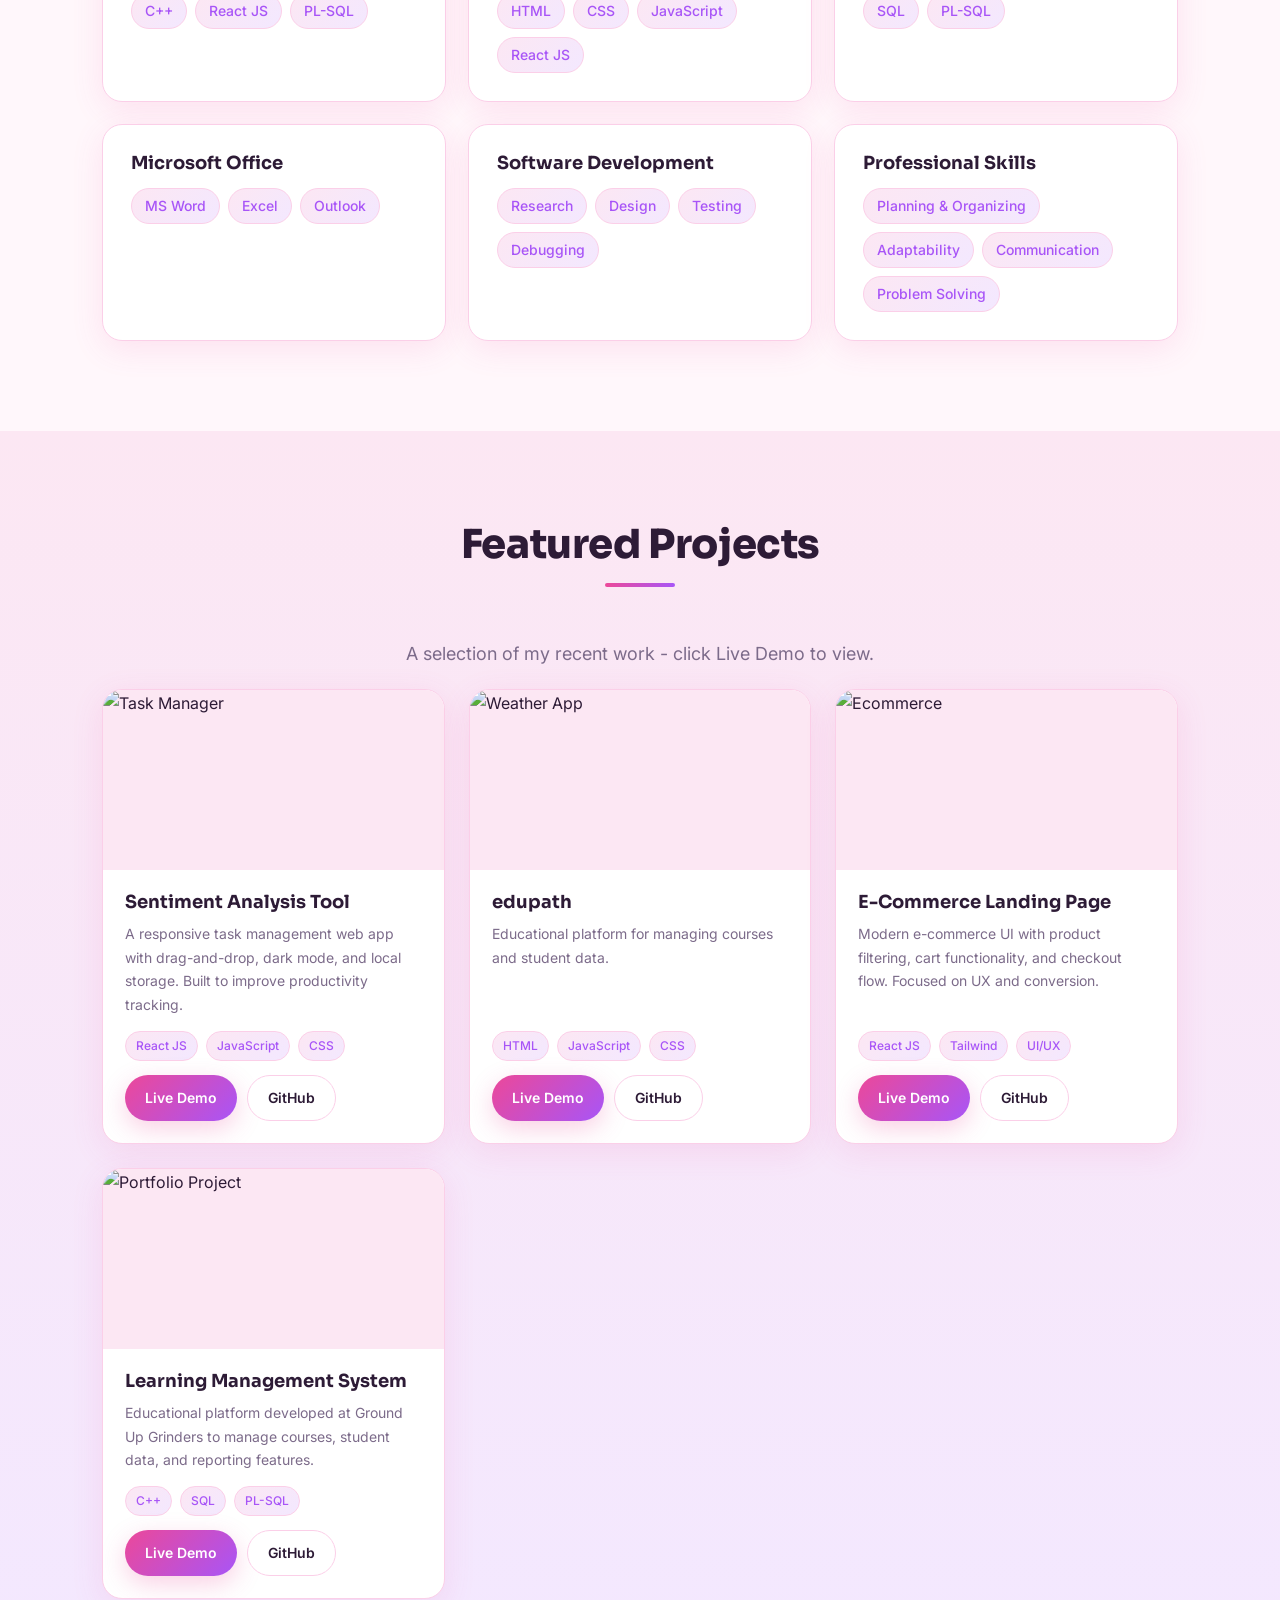
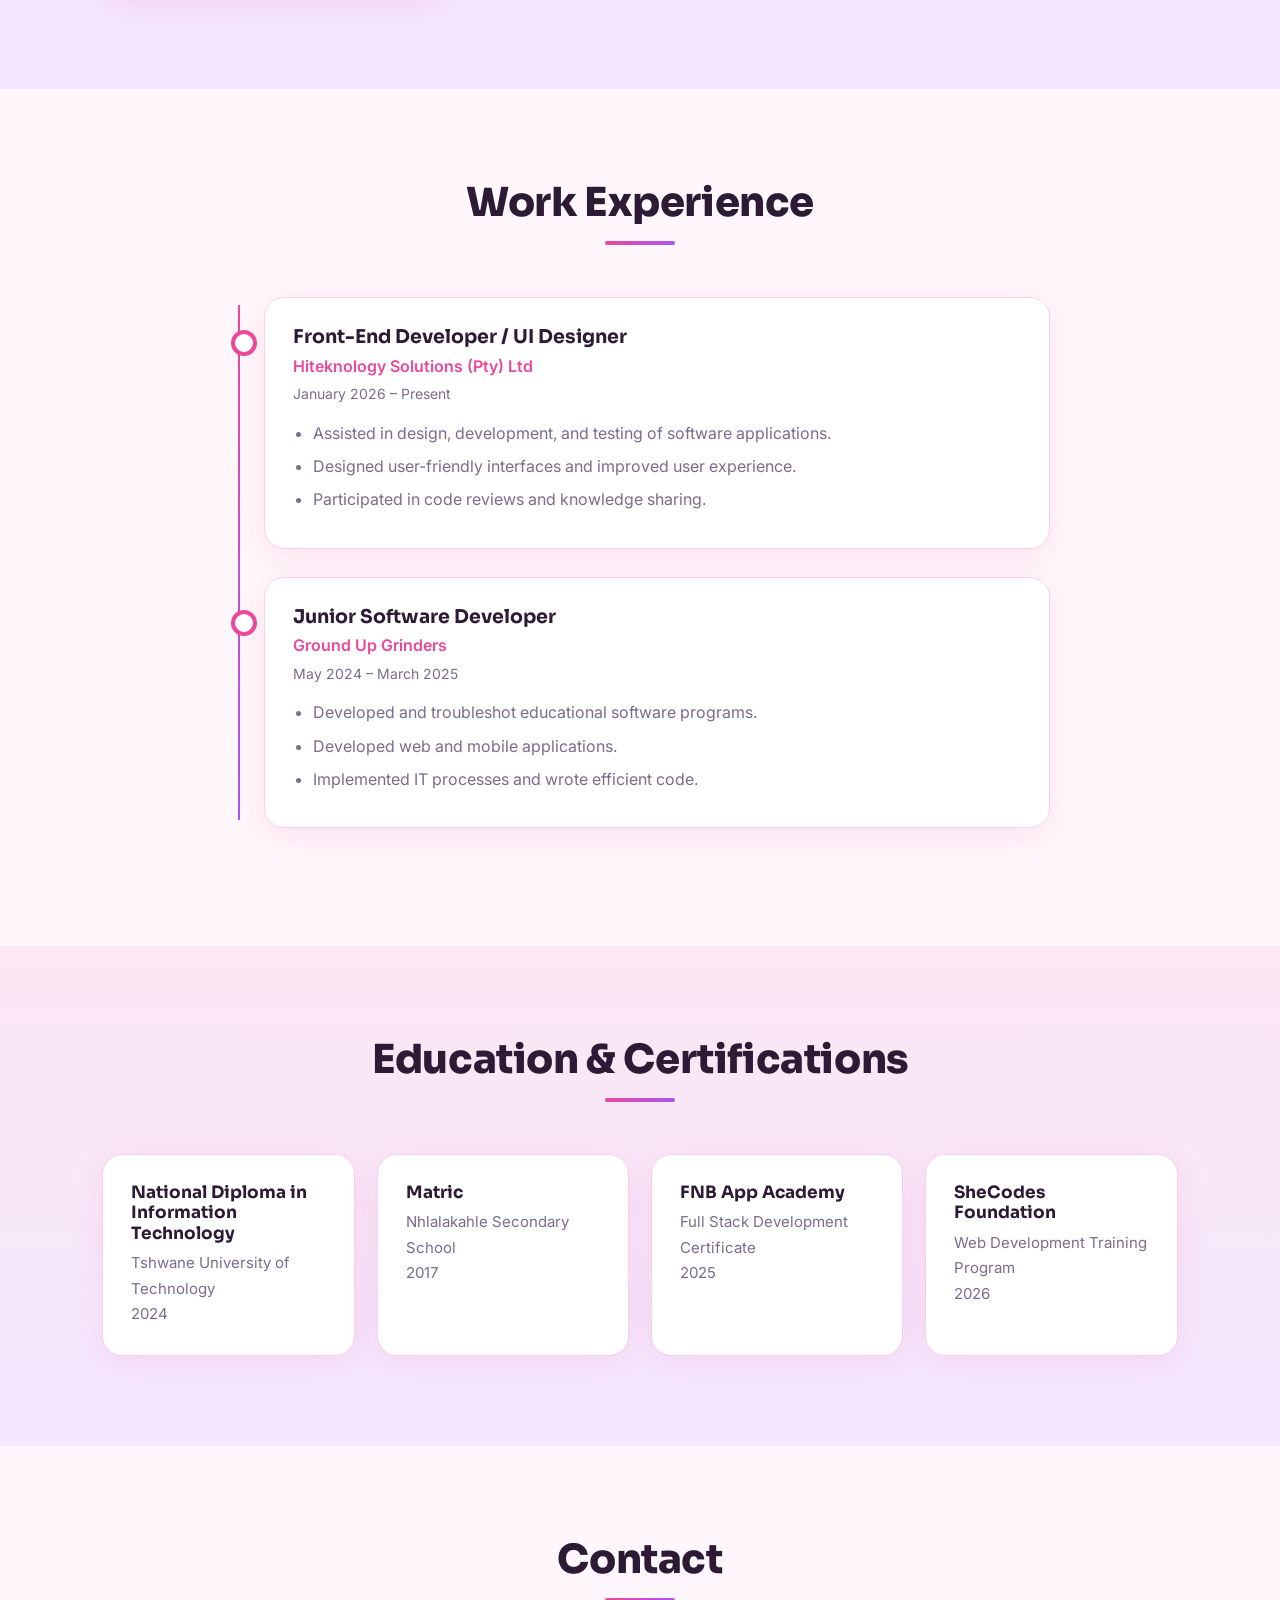
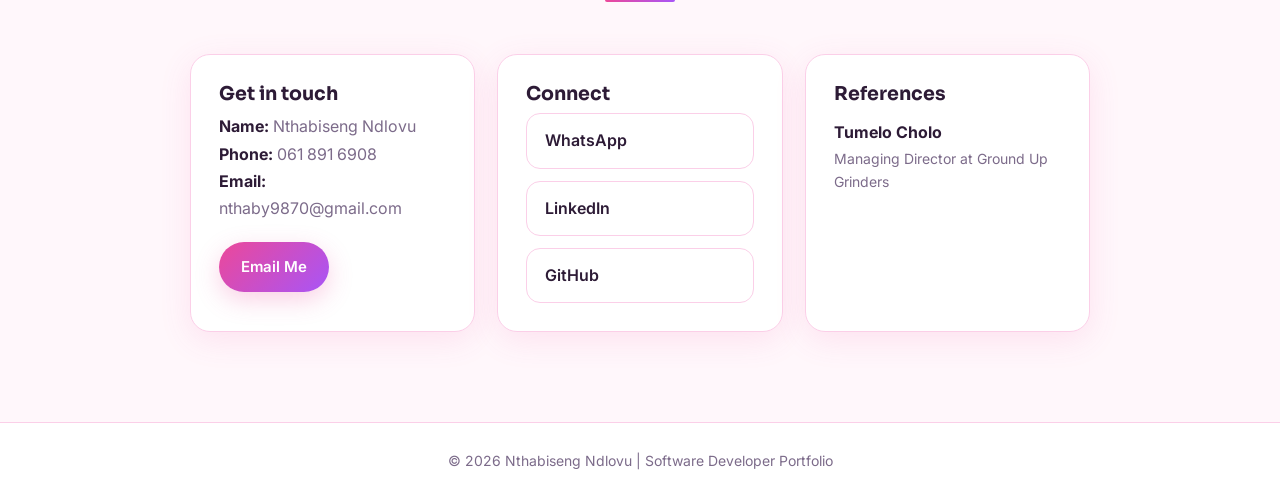
==== commit fa82a7cf: "changes" ====
--- a/myself.html
+++ b/myself.html
@@ -10,6 +10,7 @@
 <link rel="stylesheet" href="styles.css" />
 </head>
 <body>
+<div class="tech-bg"></div>
 <header>
   <nav>
     <div class="logo">Nthabiseng<span>.</span></div>
@@ -17,6 +18,7 @@
       <li><a href="#home">Home</a></li>
       <li><a href="#about">About</a></li>
       <li><a href="#skills">Skills</a></li>
+      <li><a href="#projects">Projects</a></li>
       <li><a href="#experience">Experience</a></li>
       <li><a href="#education">Education</a></li>
       <li><a href="#contact">Contact</a></li>
@@ -30,6 +32,7 @@
     <img src="images/grad.jpg" alt="Nthabiseng Ndlovu" />
   </div>
   <div class="hero-content">
+    <span class="badge">Available for Frontend Roles</span>
     <h1>
       <span class="w" style="animation-delay:.3s">Hi,</span>
       <span class="w" style="animation-delay:.42s">I'm</span>
@@ -38,13 +41,13 @@
     </h1>
     <h3>Junior Frontend Software Developer</h3>
     <p>
-      Analytical Information Technology professional with expertise in software development,
+      Analytical IT professional with expertise in software development,
       optimizing system functionality, and implementing efficient coding. Passionate about designing
-      and implementing software solutions that drive business growth and improve operational efficiency.
+      software solutions that drive business growth.
     </p>
     <div class="btns">
-      <a href="cv/Nthabiseng_Ndlovu_CV.pdf" download class="btn"><svg class="ico-s" viewBox="0 0 24 24" aria-hidden="true"><path d="M12 3v12m0 0l-4-4m4 4l4-4M4 20h16"/></svg>Download CV</a>
-      <a href="#contact" class="btn ghost">Contact Me</a>
+      <a href="cv/Nthabiseng_Ndlovu_CV.pdf" download class="btn"><svg class="ico-s" viewBox="0 0 24 24"><path d="M12 3v12m0 0l-4-4m4 4l4-4M4 20h16"/></svg>Download CV</a>
+      <a href="#projects" class="btn ghost">View Projects</a>
     </div>
   </div>
 </section>
@@ -56,9 +59,7 @@
     <p class="about reveal" style="--d:.15s">
       I am an innovative and dedicated Information Technology professional with experience in software
       development, web applications, mobile applications, data management, and system implementation.
-      I enjoy solving problems, creating efficient software solutions, and continuously learning new
-      technologies. My goal is to contribute my technical expertise and creativity toward building
-      high-quality software products that make a meaningful impact.
+      I enjoy solving problems, creating efficient software solutions, and continuously learning new technologies.
     </p>
   </div>
 </section>
@@ -68,150 +69,133 @@
   <div class="wrap">
     <h2 class="section-title reveal">Skills</h2>
     <div class="skills-container">
-      <div class="skill-card reveal" style="--d:0s">
-        <h3>Programming Languages</h3>
-        <div class="chips"><span>C++</span><span>React JS</span><span>PL-SQL</span></div>
-      </div>
-      <div class="skill-card reveal" style="--d:.1s">
-        <h3>Web Development</h3>
-        <div class="chips"><span>HTML</span><span>CSS</span><span>JavaScript</span><span>React JS</span></div>
-      </div>
-      <div class="skill-card reveal" style="--d:.2s">
-        <h3>Database Management</h3>
-        <div class="chips"><span>SQL</span><span>PL-SQL</span></div>
-      </div>
-      <div class="skill-card reveal" style="--d:.1s">
-        <h3>Microsoft Office</h3>
-        <div class="chips"><span>MS Word</span><span>Excel</span><span>Outlook</span></div>
-      </div>
-      <div class="skill-card reveal" style="--d:.2s">
-        <h3>Software Development</h3>
-        <div class="chips"><span>Research</span><span>Design</span><span>Testing</span><span>Debugging</span><span>Maintenance</span></div>
-      </div>
-      <div class="skill-card reveal" style="--d:.3s">
-        <h3>Professional Skills</h3>
-        <div class="chips"><span>Planning &amp; Organizing</span><span>Adaptability</span><span>Communication</span><span>Problem Solving</span></div>
-      </div>
+      <div class="skill-card reveal" style="--d:0s"><h3>Programming Languages</h3><div class="chips"><span>C++</span><span>React JS</span><span>PL-SQL</span></div></div>
+      <div class="skill-card reveal" style="--d:.1s"><h3>Web Development</h3><div class="chips"><span>HTML</span><span>CSS</span><span>JavaScript</span><span>React JS</span></div></div>
+      <div class="skill-card reveal" style="--d:.2s"><h3>Database Management</h3><div class="chips"><span>SQL</span><span>PL-SQL</span></div></div>
+      <div class="skill-card reveal" style="--d:.1s"><h3>Microsoft Office</h3><div class="chips"><span>MS Word</span><span>Excel</span><span>Outlook</span></div></div>
+      <div class="skill-card reveal" style="--d:.2s"><h3>Software Development</h3><div class="chips"><span>Research</span><span>Design</span><span>Testing</span><span>Debugging</span></div></div>
+      <div class="skill-card reveal" style="--d:.3s"><h3>Professional Skills</h3><div class="chips"><span>Planning & Organizing</span><span>Adaptability</span><span>Communication</span><span>Problem Solving</span></div></div>
+    </div>
+  </div>
+</section>
+
+<!-- PROJECTS - NEW SECTION -->
+<section id="projects" class="alt">
+  <div class="wrap">
+    <h2 class="section-title reveal">Featured Projects</h2>
+    <p class="about reveal" style="--d:.1s">A selection of my recent work - click Live Demo to view.</p>
+    <div class="projects-grid">
+      
+      <!-- Project 1 -->
+      <div class="project-card reveal" style="--d:0s">
+        <div class="project-img"><img src="https://images.unsplash.com/photo-1551650975-87deedd944c3?w=600" alt="Task Manager" /></div>
+        <div class="project-body">
+          <h3>Sentiment Analysis Tool</h3>
+          <p>A responsive task management web app with drag-and-drop, dark mode, and local storage. Built to improve productivity tracking.</p>
+          <div class="chips small"><span>React JS</span><span>JavaScript</span><span>CSS</span></div>
+          <div class="project-links">
+            <a href="sentiment-analysis-tool-mu.vercel.app" target="_blank" class="btn small">Live Demo</a>
+            <a href="https://github.com/NthabisengNdlovu" target="_blank" class="btn small ghost">GitHub</a>
+          </div>
+        </div>
+      </div>
+      
+
+      <!-- Project 2 -->
+      <div class="project-card reveal" style="--d:.1s">
+        <div class="project-img"><img src="https://images.unsplash.com/photo-1504608524841-42fe6f032b4b?w=600" alt="Weather App" /></div>
+        <div class="project-body">
+          <h3>edupath</h3>
+          <p>Educational platform for managing courses and student data.</p>
+          <div class="chips small"><span>HTML</span><span>JavaScript</span><span>CSS</span></div>
+          <div class="project-links">
+            <a href="https://edupath-three-cyan.vercel.app" target="_blank" class="btn small">Live Demo</a>
+            <a href="https://github.com/NthabisengNdlovu" target="_blank" class="btn small ghost">GitHub</a>
+          </div>
+        </div>
+      </div>
+
+      <!-- Project 3 -->
+      <div class="project-card reveal" style="--d:.2s">
+        <div class="project-img"><img src="https://images.unsplash.com/photo-1556742049-0cfed4f6a45d?w=600" alt="Ecommerce" /></div>
+        <div class="project-body">
+          <h3>E-Commerce Landing Page</h3>
+          <p>Modern e-commerce UI with product filtering, cart functionality, and checkout flow. Focused on UX and conversion.</p>
+          <div class="chips small"><span>React JS</span><span>Tailwind</span><span>UI/UX</span></div>
+          <div class="project-links">
+            <a href="https://your-demo-link-3.com" target="_blank" class="btn small">Live Demo</a>
+            <a href="https://github.com/NthabisengNdlovu" target="_blank" class="btn small ghost">GitHub</a>
+          </div>
+        </div>
+      </div>
+
+      <!-- Project 4 - You can duplicate this -->
+      <div class="project-card reveal" style="--d:.3s">
+        <div class="project-img"><img src="https://images.unsplash.com/photo-1519389950473-47ba0277781c?w=600" alt="Portfolio Project" /></div>
+        <div class="project-body">
+          <h3>Learning Management System</h3>
+          <p>Educational platform developed at Ground Up Grinders to manage courses, student data, and reporting features.</p>
+          <div class="chips small"><span>C++</span><span>SQL</span><span>PL-SQL</span></div>
+          <div class="project-links">
+            <a href="https://your-demo-link-4.com" target="_blank" class="btn small">Live Demo</a>
+            <a href="https://github.com/NthabisengNdlovu" target="_blank" class="btn small ghost">GitHub</a>
+          </div>
+        </div>
+      </div>
+
     </div>
   </div>
 </section>
 
 <!-- EXPERIENCE -->
-<section id="experience" class="alt">
+<section id="experience">
   <div class="wrap">
     <h2 class="section-title reveal">Work Experience</h2>
     <div class="timeline">
       <div class="card reveal">
-        <h3>Front-End Developer / UI Designer</h3>
-        <h4>Hiteknology Solutions (Pty) Ltd</h4>
-        <p class="date">January 2026 – Present</p>
-        <ul>
-          <li>Assisted in the design, development, and testing of software applications.</li>
-          <li>Wrote clean, maintainable, and efficient code.</li>
-          <li>Debugged and resolved software issues and bugs.</li>
-          <li>Collaborated with cross-functional teams.</li>
-          <li>Participated in code reviews and knowledge sharing.</li>
-          <li>Documented development processes and project updates.</li>
-          <li>Stayed up to date with emerging technologies.</li>
-          <li>Designed user-friendly interfaces and improved user experience.</li>
-        </ul>
+        <h3>Front-End Developer / UI Designer</h3><h4>Hiteknology Solutions (Pty) Ltd</h4><p class="date">January 2026 – Present</p>
+        <ul><li>Assisted in design, development, and testing of software applications.</li><li>Designed user-friendly interfaces and improved user experience.</li><li>Participated in code reviews and knowledge sharing.</li></ul>
       </div>
       <div class="card reveal" style="--d:.15s">
-        <h3>Junior Software Developer</h3>
-        <h4>Ground Up Grinders</h4>
-        <p class="date">May 2024 – March 2025</p>
-        <ul>
-          <li>Developed and troubleshot educational software programs.</li>
-          <li>Developed web and mobile applications.</li>
-          <li>Extracted and uploaded project data.</li>
-          <li>Created weekly project and work reports.</li>
-          <li>Implemented information technology processes.</li>
-          <li>Researched and implemented software solutions.</li>
-          <li>Wrote efficient and maintainable code.</li>
-        </ul>
+        <h3>Junior Software Developer</h3><h4>Ground Up Grinders</h4><p class="date">May 2024 – March 2025</p>
+        <ul><li>Developed and troubleshot educational software programs.</li><li>Developed web and mobile applications.</li><li>Implemented IT processes and wrote efficient code.</li></ul>
       </div>
     </div>
   </div>
 </section>
 
 <!-- EDUCATION -->
-<section id="education">
-  <div class="wrap">
-    <h2 class="section-title reveal">Education &amp; Certifications</h2>
+<section id="education" class="alt">
+  <div class="wrap">
+    <h2 class="section-title reveal">Education & Certifications</h2>
     <div class="education-grid">
-      <div class="card reveal" style="--d:0s">
-        <h3>National Diploma in Information Technology</h3>
-        <p>Tshwane University of Technology</p>
-        <p>2024</p>
-      </div>
-      <div class="card reveal" style="--d:.1s">
-        <h3>Matric</h3>
-        <p>Nhlalakahle Secondary School</p>
-        <p>2017</p>
-      </div>
-      <div class="card reveal" style="--d:.2s">
-        <h3>FNB App Academy</h3>
-        <p>Full Stack Development Certificate</p>t
-        <p>2025</p>
-      </div>
-      <div class="card reveal" style="--d:.3s">
-        <h3>SheCodes Foundation</h3>
-        <p>Web Development Training Program</p>
-        <p>2026</p>
-      </div>
+      <div class="card reveal"><h3>National Diploma in Information Technology</h3><p>Tshwane University of Technology</p><p>2024</p></div>
+      <div class="card reveal" style="--d:.1s"><h3>Matric</h3><p>Nhlalakahle Secondary School</p><p>2017</p></div>
+      <div class="card reveal" style="--d:.2s"><h3>FNB App Academy</h3><p>Full Stack Development Certificate</p><p>2025</p></div>
+      <div class="card reveal" style="--d:.3s"><h3>SheCodes Foundation</h3><p>Web Development Training Program</p><p>2026</p></div>
     </div>
   </div>
 </section>
 
 <!-- CONTACT -->
-<section id="contact" class="alt">
+<section id="contact">
   <div class="wrap">
     <h2 class="section-title reveal">Contact</h2>
     <div class="contact-grid">
-      <div class="card reveal" style="--d:0s">
-        <h3>Get in touch</h3>
-        <p><strong>Name:</strong> Nthabiseng Ndlovu</p>
-        <p><strong>Phone:</strong> <a class="plain" href="tel:+27618916908">061 891 6908</a></p>
-        <p><strong>Email:</strong> nthaby9870@gmail.com</p>
-        <p><strong>Address:</strong> Spruitview 1431</p>
-        <div class="actions">
-          <a class="btn" href="https://mail.google.com/mail/?view=cm&amp;fs=1&amp;to=nthaby9870@gmail.com&amp;su=Portfolio%20enquiry" target="_blank" rel="noopener"><svg class="ico-s" viewBox="0 0 24 24" aria-hidden="true"><rect x="3" y="5" width="18" height="14" rx="2"/><path d="M3 7l9 6 9-6"/></svg>Email Me</a>
-          <a class="btn ghost" href="cv/Nthabiseng_Ndlovu_CV.pdf" download><svg class="ico-s" viewBox="0 0 24 24" aria-hidden="true"><path d="M12 3v12m0 0l-4-4m4 4l4-4M4 20h16"/></svg>Download CV</a>
-        </div>
-      </div>
-      <div class="card reveal" style="--d:.15s">
-        <h3>Connect with me</h3>
-        <div class="socials">
-          <a class="social wa" href="https://wa.me/27618916908?text=Hi%20Nthabiseng%2C%20I%20saw%20your%20portfolio" target="_blank" rel="noopener"><svg viewBox="0 0 24 24" aria-hidden="true"><path d="M17.472 14.382c-.297-.149-1.758-.867-2.03-.967-.273-.099-.471-.148-.67.15-.197.297-.767.966-.94 1.164-.173.199-.347.223-.644.075-.297-.15-1.255-.463-2.39-1.475-.883-.788-1.48-1.761-1.653-2.059-.173-.297-.018-.458.13-.606.134-.133.298-.347.446-.52.149-.174.198-.298.298-.497.099-.198.05-.371-.025-.52-.075-.149-.669-1.612-.916-2.207-.242-.579-.487-.5-.669-.51-.173-.008-.371-.01-.57-.01-.198 0-.52.074-.792.372-.272.297-1.04 1.016-1.04 2.479 0 1.462 1.065 2.875 1.213 3.074.149.198 2.096 3.2 5.077 4.487.709.306 1.262.489 1.694.625.712.227 1.36.195 1.871.118.571-.085 1.758-.719 2.006-1.413.248-.694.248-1.289.173-1.413-.074-.124-.272-.198-.57-.347m-5.421 7.403h-.004a9.87 9.87 0 01-5.031-1.378l-.361-.214-3.741.982.998-3.648-.235-.374a9.86 9.86 0 01-1.51-5.26c.001-5.45 4.436-9.884 9.888-9.884 2.64 0 5.122 1.03 6.988 2.898a9.825 9.825 0 012.893 6.994c-.003 5.45-4.437 9.884-9.885 9.884m8.413-18.297A11.815 11.815 0 0012.05 0C5.495 0 .16 5.335.157 11.892c0 2.096.547 4.142 1.588 5.945L.057 24l6.305-1.654a11.882 11.882 0 005.683 1.448h.005c6.554 0 11.89-5.335 11.893-11.893a11.821 11.821 0 00-3.48-8.413z"/></svg>WhatsApp</a>
-          <!-- TODO: replace YOUR_LINKEDIN_USERNAME with the part of your LinkedIn profile link after /in/ -->
-          <a class="social li" href="https://www.linkedin.com/public-profile/settings/?trk=d_flagship3_profile_self_view_public_profile&lipi=urn%3Ali%3Apage%3Ad_flagship3_profile_view_base%3BCMuQ5xfhTz%2BczZi3E2yrYA%3D%3D" target="_blank" rel="noopener"><svg viewBox="0 0 24 24" aria-hidden="true"><path d="M20.447 20.452h-3.554v-5.569c0-1.328-.027-3.037-1.852-3.037-1.853 0-2.136 1.445-2.136 2.939v5.667H9.351V9h3.414v1.561h.046c.477-.9 1.637-1.85 3.37-1.85 3.601 0 4.267 2.37 4.267 5.455v6.286zM5.337 7.433c-1.144 0-2.063-.926-2.063-2.065 0-1.138.92-2.063 2.063-2.063 1.14 0 2.064.925 2.064 2.063 0 1.139-.925 2.065-2.064 2.065zm1.782 13.019H3.555V9h3.564v11.452zM22.225 0H1.771C.792 0 0 .774 0 1.729v20.542C0 23.227.792 24 1.771 24h20.451C23.2 24 24 23.227 24 22.271V1.729C24 .774 23.2 0 22.222 0h.003z"/></svg>LinkedIn</a>
-          <!-- TODO: replace YOUR_GITHUB_USERNAME with your real GitHub username -->
-          <a class="social gh" href="https://github.com/NthabisengNdlovu" target="_blank" rel="noopener"><svg viewBox="0 0 24 24" aria-hidden="true"><path d="M12 .297c-6.63 0-12 5.373-12 12 0 5.303 3.438 9.8 8.205 11.385.6.113.82-.258.82-.577 0-.285-.01-1.04-.015-2.04-3.338.724-4.042-1.61-4.042-1.61C4.422 18.07 3.633 17.7 3.633 17.7c-1.087-.744.084-.729.084-.729 1.205.084 1.838 1.236 1.838 1.236 1.07 1.835 2.809 1.305 3.495.998.108-.776.417-1.305.76-1.605-2.665-.3-5.466-1.332-5.466-5.93 0-1.31.465-2.38 1.235-3.22-.135-.303-.54-1.523.105-3.176 0 0 1.005-.322 3.3 1.23.96-.267 1.98-.399 3-.405 1.02.006 2.04.138 3 .405 2.28-1.552 3.285-1.23 3.285-1.23.645 1.653.24 2.873.12 3.176.765.84 1.23 1.91 1.23 3.22 0 4.61-2.805 5.625-5.475 5.92.42.36.81 1.096.81 2.22 0 1.606-.015 2.896-.015 3.286 0 .315.21.69.825.57C20.565 22.092 24 17.592 24 12.297c0-6.627-5.373-12-12-12"/></svg>GitHub</a>
-        </div>
-      </div>
-      <div class="card reveal" style="--d:.3s">
-        <h3>References</h3>
-        <p class="ref"><strong>Tumelo Cholo</strong><span>Managing Director at Ground Up Grinders</span><span>072 175 4119</span></p>
-        <p class="ref"><strong>Sebaka</strong><span>Managing Director at Hiteknology Solutions (Pty) Ltd</span><span>072 175 4119</span></p>
-      </div>
-    </div>
-  </div>
-</section>
-
-<footer>
-  <p>© 2026 Nthabiseng Ndlovu | Software Developer Portfolio</p>
-</footer>
+      <div class="card reveal"><h3>Get in touch</h3><p><strong>Name:</strong> Nthabiseng Ndlovu</p><p><strong>Phone:</strong> <a class="plain" href="tel:+27618916908">061 891 6908</a></p><p><strong>Email:</strong> nthaby9870@gmail.com</p><div class="actions"><a class="btn" href="https://mail.google.com/mail/?view=cm&fs=1&to=nthaby9870@gmail.com" target="_blank">Email Me</a></div></div>
+      <div class="card reveal" style="--d:.15s"><h3>Connect</h3><div class="socials"><a class="social wa" href="https://wa.me/27618916908" target="_blank">WhatsApp</a><a class="social li" href="https://www.linkedin.com/public-profile/settings/" target="_blank">LinkedIn</a><a class="social gh" href="https://github.com/NthabisengNdlovu" target="_blank">GitHub</a></div></div>
+      <div class="card reveal" style="--d:.3s"><h3>References</h3><p class="ref"><strong>Tumelo Cholo</strong><span>Managing Director at Ground Up Grinders</span></p></div>
+    </div>
+  </div>
+</section>
+
+<footer><p>© 2026 Nthabiseng Ndlovu | Software Developer Portfolio</p></footer>
 
 <script>
   const io = new IntersectionObserver((entries) => {
-    entries.forEach((e) => {
-      if (e.isIntersecting) {
-        e.target.classList.add("in");
-        io.unobserve(e.target);
-      }
-    });
+    entries.forEach((e) => { if (e.isIntersecting) { e.target.classList.add("in"); io.unobserve(e.target); } });
   }, { threshold: 0.15 });
   document.querySelectorAll(".reveal").forEach((el) => io.observe(el));
 </script>
 </body>
-</html>
+</html>
--- a/styles.css
+++ b/styles.css
@@ -1,16 +1,40 @@
 :root{
-  --bg:#000000; --soft:#0a0f1a; --card:#111827; --ink:#f8fafc; --muted:#94a3b8;
-  --accent:#38bdf8; --accent-2:#818cf8; --line:#1e293b;
-  --radius:18px; --shadow:0 10px 30px rgba(0,0,0,.6);
+  --bg:#fff7fb; --soft:#fce7f3; --card:#ffffff; --ink:#2d1b36; --muted:#7c6b8a;
+  --accent:#ec4899; --accent-2:#a855f7; --accent-3:#f0abfc;
+  --line:#fbcfe8; --radius:20px; 
+  --shadow:0 8px 32px rgba(236,72,153,.12);
+  --shadow-hover:0 16px 40px rgba(168,85,247,.18);
 }
 *{margin:0;padding:0;box-sizing:border-box}
 html{scroll-behavior:smooth;scroll-padding-top:80px}
-body{font-family:"Inter","Segoe UI",sans-serif;background:var(--bg);color:var(--ink);line-height:1.7;overflow-x:hidden}
+body{
+  font-family:"Inter","Segoe UI",sans-serif;
+  background:var(--bg);
+  color:var(--ink);
+  line-height:1.7;
+  overflow-x:hidden;
+  position:relative;
+}
+/* Tech Background - light pink/purple circuit */
+body::before{
+  content:"";
+  position:fixed;
+  inset:0;
+  z-index:-1;
+  pointer-events:none;
+  background:
+    radial-gradient(circle at 10% 20%, rgba(236,72,153,.14) 0%, transparent 40%),
+    radial-gradient(circle at 90% 85%, rgba(168,85,247,.14) 0%, transparent 40%),
+    radial-gradient(circle at 50% 0%, rgba(240,171,252,.18) 0%, transparent 50%),
+    linear-gradient(rgba(251,207,232,.3) 1px, transparent 1px),
+    linear-gradient(90deg, rgba(251,207,232,.3) 1px, transparent 1px);
+  background-size: auto, auto, auto, 80px 80px, 80px 80px;
+}
 h1,h2,h3,.logo{font-family:"Sora","Segoe UI",sans-serif;line-height:1.2}
 a:focus-visible,.btn:focus-visible{outline:3px solid var(--accent);outline-offset:3px;border-radius:8px}
 
 /* Nav */
-header{position:fixed;inset:0 0 auto 0;z-index:100;background:rgba(0,0,0,.8);backdrop-filter:blur(12px);border-bottom:1px solid var(--line);animation:drop .7s ease both}
+header{position:fixed;inset:0 0 auto 0;z-index:100;background:rgba(255,247,251,.85);backdrop-filter:blur(12px);border-bottom:1px solid var(--line);animation:drop .7s ease both}
 nav{display:flex;justify-content:space-between;align-items:center;padding:16px 8%;max-width:1300px;margin:auto}
 .logo{font-size:24px;font-weight:800;color:var(--ink)}
 .logo span{color:var(--accent)}
@@ -22,9 +46,9 @@
 #home{min-height:100vh;display:flex;align-items:center;justify-content:center;gap:70px;padding:130px 8% 80px;max-width:1300px;margin:auto;position:relative}
 .hero-image{position:relative;flex:0 0 auto;animation:pop 1s .2s cubic-bezier(.2,.8,.2,1) both}
 .hero-image::before,.hero-image::after{content:"";position:absolute;z-index:0}
-.hero-image::before{inset:-18px;background:linear-gradient(135deg,var(--accent),var(--accent-2));opacity:.28;border-radius:42% 58% 60% 40%/50% 42% 58% 50%;animation:morph 9s ease-in-out infinite}
-.hero-image::after{width:90px;height:90px;right:-14px;bottom:10px;border-radius:50%;background:var(--accent-2);opacity:.18;animation:float 5s ease-in-out infinite}
-.hero-image img{position:relative;z-index:1;width:340px;height:340px;object-fit:cover;border-radius:50%;border:6px solid var(--card);box-shadow:var(--shadow);animation:float 6s ease-in-out infinite}
+.hero-image::before{inset:-18px;background:linear-gradient(135deg,var(--accent),var(--accent-2));opacity:.22;border-radius:42% 58% 60% 40%/50% 42% 58% 50%;animation:morph 9s ease-in-out infinite}
+.hero-image::after{width:90px;height:90px;right:-14px;bottom:10px;border-radius:50%;background:var(--accent-2);opacity:.15;animation:float 5s ease-in-out infinite}
+.hero-image img{position:relative;z-index:1;width:340px;height:340px;object-fit:cover;border-radius:50%;border:6px solid white;box-shadow:var(--shadow);animation:float 6s ease-in-out infinite}
 .hero-content{max-width:600px}
 .hero-content h1{font-size:clamp(36px,5vw,58px);font-weight:800;margin-bottom:14px;letter-spacing:-.02em}
 .hero-content h1 .w{display:inline-block;opacity:0;transform:translateY(24px);animation:rise .7s cubic-bezier(.2,.8,.2,1) forwards}
@@ -32,41 +56,55 @@
 .hero-content h3{font-size:clamp(18px,2.4vw,24px);font-weight:600;color:var(--accent);margin-bottom:18px;opacity:0;animation:rise .7s 1s forwards}
 .hero-content p{color:var(--muted);font-size:17px;opacity:0;animation:rise .7s 1.15s forwards}
 .btns{display:flex;gap:14px;flex-wrap:wrap;margin-top:28px;opacity:0;animation:rise .7s 1.3s forwards}
-.btn{display:inline-block;padding:14px 28px;background:var(--accent);color:#04121f;text-decoration:none;border-radius:999px;font-weight:600;box-shadow:0 8px 24px rgba(56,189,248,.25);transition:.3s}
-.btn:hover{transform:translateY(-3px);box-shadow:0 12px 30px rgba(56,189,248,.4);background:#7dd3fc}
-.btn.ghost{background:transparent;color:var(--ink);border:1.5px solid #334155;box-shadow:none}
+.btn{display:inline-flex;align-items:center;padding:14px 28px;background:linear-gradient(135deg,var(--accent),var(--accent-2));color:white;text-decoration:none;border-radius:999px;font-weight:600;box-shadow:0 8px 24px rgba(236,72,153,.25);transition:.3s;border:none;cursor:pointer}
+.btn:hover{transform:translateY(-3px);box-shadow:0 12px 30px rgba(236,72,153,.4);filter:brightness(1.05)}
+.btn.ghost{background:white;color:var(--ink);border:1.5px solid var(--line);box-shadow:none}
 .btn.ghost:hover{border-color:var(--accent);color:var(--accent);background:var(--soft)}
+.btn.small{padding:10px 20px;font-size:14px}
 
 /* Sections */
 section{padding:90px 8%}
 .wrap{max-width:1100px;margin:auto}
-.alt{background:var(--soft)}
-.section-title{text-align:center;font-size:clamp(28px,4vw,40px);font-weight:800;margin-bottom:52px;position:relative;letter-spacing:-.01em}
+.alt{background:linear-gradient(180deg, var(--soft) 0%, #f3e8ff 100%)}
+.section-title{text-align:center;font-size:clamp(28px,4vw,40px);font-weight:800;margin-bottom:52px;position:relative;letter-spacing:-.01em;color:var(--ink)}
 .section-title::after{content:"";display:block;height:4px;width:0;margin:14px auto 0;border-radius:4px;background:linear-gradient(90deg,var(--accent),var(--accent-2));transition:width .8s .3s ease}
 .section-title.in::after{width:70px}
 
-/* Reveal on scroll */
+/* Reveal */
 .reveal{opacity:0;transform:translateY(34px);transition:opacity .7s ease,transform .7s cubic-bezier(.2,.8,.2,1);transition-delay:var(--d,0s)}
 .reveal.in{opacity:1;transform:none}
 
 /* Cards */
 .card,.skill-card{background:var(--card);border:1px solid var(--line);border-radius:var(--radius);box-shadow:var(--shadow);padding:28px;transition:transform .35s,box-shadow .35s,border-color .35s}
-.card:hover,.skill-card:hover{transform:translateY(-8px);box-shadow:0 18px 40px rgba(56,189,248,.16);border-color:#2b6a8c}
+.card:hover,.skill-card:hover{transform:translateY(-8px);box-shadow:var(--shadow-hover);border-color:var(--accent-3)}
 
 .about{max-width:820px;margin:auto;text-align:center;font-size:18px;color:var(--muted)}
 
 .skills-container{display:grid;grid-template-columns:repeat(auto-fit,minmax(280px,1fr));gap:22px}
-.skill-card h3{font-size:18px;margin-bottom:14px}
+.skill-card h3{font-size:18px;margin-bottom:14px;color:var(--ink)}
 .chips{display:flex;flex-wrap:wrap;gap:8px}
-.chips span{font-size:14px;font-weight:500;padding:5px 13px;border-radius:999px;background:rgba(56,189,248,.08);color:var(--accent);border:1px solid rgba(56,189,248,.25);transition:.25s}
-.skill-card:hover .chips span{background:var(--accent);color:#04121f;border-color:var(--accent)}
+.chips span{font-size:14px;font-weight:500;padding:5px 13px;border-radius:999px;background:linear-gradient(135deg, #fce7f3, #f3e8ff);color:var(--accent-2);border:1px solid var(--line);transition:.25s}
+.chips.small span{font-size:12px;padding:4px 10px}
+.skill-card:hover .chips span{background:var(--accent);color:white;border-color:var(--accent)}
+
+/* PROJECTS - NEW */
+.projects-grid{display:grid;grid-template-columns:repeat(auto-fit,minmax(300px,1fr));gap:24px;margin-top:20px}
+.project-card{background:var(--card);border:1px solid var(--line);border-radius:var(--radius);overflow:hidden;box-shadow:var(--shadow);transition:.35s;display:flex;flex-direction:column}
+.project-card:hover{transform:translateY(-8px);box-shadow:var(--shadow-hover);border-color:var(--accent)}
+.project-img{height:180px;overflow:hidden;background:var(--soft)}
+.project-img img{width:100%;height:100%;object-fit:cover;transition:.5s}
+.project-card:hover .project-img img{transform:scale(1.08)}
+.project-body{padding:22px;display:flex;flex-direction:column;flex:1}
+.project-body h3{font-size:18px;margin-bottom:8px}
+.project-body p{color:var(--muted);font-size:14px;margin-bottom:14px;flex:1}
+.project-links{display:flex;gap:10px;margin-top:14px}
 
 /* Timeline */
 .timeline{position:relative;max-width:820px;margin:auto;padding-left:34px}
 .timeline::before{content:"";position:absolute;left:8px;top:8px;bottom:8px;width:2px;background:linear-gradient(var(--accent),var(--accent-2))}
 .timeline .card{position:relative;margin-bottom:28px}
-.timeline .card::before{content:"";position:absolute;left:-34px;top:32px;width:18px;height:18px;border-radius:50%;background:var(--bg);border:4px solid var(--accent);box-shadow:0 0 0 0 rgba(56,189,248,.5);animation:pulse 2.4s infinite}
-.card h3{font-size:19px}
+.timeline .card::before{content:"";position:absolute;left:-34px;top:32px;width:18px;height:18px;border-radius:50%;background:white;border:4px solid var(--accent);box-shadow:0 0 0 0 rgba(236,72,153,.4);animation:pulse 2.4s infinite}
+.card h3{font-size:19px;color:var(--ink)}
 .card h4{color:var(--accent);font-weight:600;margin:4px 0 2px}
 .date{color:var(--muted);font-size:14px}
 .card ul{margin-top:14px;padding-left:20px;color:var(--muted)}
@@ -84,7 +122,7 @@
 .ref{margin-top:14px}
 .ref span{display:block;font-size:14px}
 
-footer{text-align:center;padding:26px;color:var(--muted);border-top:1px solid var(--line);font-size:14px}
+footer{text-align:center;padding:26px;color:var(--muted);border-top:1px solid var(--line);font-size:14px;background:white}
 
 /* Keyframes */
 @keyframes rise{to{opacity:1;transform:none}}
@@ -92,7 +130,7 @@
 @keyframes pop{from{opacity:0;transform:scale(.85)}}
 @keyframes float{50%{transform:translateY(-12px)}}
 @keyframes morph{50%{border-radius:58% 42% 40% 60%/45% 58% 42% 55%;transform:rotate(12deg)}}
-@keyframes pulse{70%{box-shadow:0 0 0 12px rgba(56,189,248,0)}100%{box-shadow:0 0 0 0 rgba(56,189,248,0)}}
+@keyframes pulse{70%{box-shadow:0 0 0 12px rgba(236,72,153,0)}100%{box-shadow:0 0 0 0 rgba(236,72,153,0)}}
 
 /* Mobile */
 @media(max-width:768px){
@@ -112,7 +150,7 @@
   .section-title::after{width:70px}
 }
 
-/* CV, email and social buttons */
+/* Buttons & socials */
 .btn svg{width:18px;height:18px;margin-right:8px;vertical-align:-3px;fill:currentColor}
 .btn svg.ico-s,.ico-s{fill:none;stroke:currentColor;stroke-width:2;stroke-linecap:round;stroke-linejoin:round}
 .actions{display:flex;flex-wrap:wrap;gap:12px;margin-top:20px}
@@ -120,9 +158,9 @@
 .plain{color:inherit;text-decoration:none}
 .plain:hover{color:var(--accent)}
 .socials{display:flex;flex-direction:column;gap:12px;margin-top:6px}
-.social{display:flex;align-items:center;gap:12px;padding:13px 18px;border-radius:14px;border:1px solid #334155;color:var(--ink);text-decoration:none;font-weight:600;transition:.3s}
+.social{display:flex;align-items:center;gap:12px;padding:13px 18px;border-radius:14px;border:1px solid var(--line);background:white;color:var(--ink);text-decoration:none;font-weight:600;transition:.3s}
 .social svg{width:22px;height:22px;fill:currentColor;flex:0 0 auto}
-.social:hover{transform:translateX(6px);color:#fff}
-.social.wa:hover{background:#25d366;border-color:#25d366;color:#04121f}
-.social.li:hover{background:#0a66c2;border-color:#0a66c2}
-.social.gh:hover{background:#2d333b;border-color:#8b949e}
+.social:hover{transform:translateX(6px);color:white}
+.social.wa:hover{background:#ec4899;border-color:#ec4899}
+.social.li:hover{background:#a855f7;border-color:#a855f7}
+.social.gh:hover{background:#2d1b36;border-color:#2d1b36}
